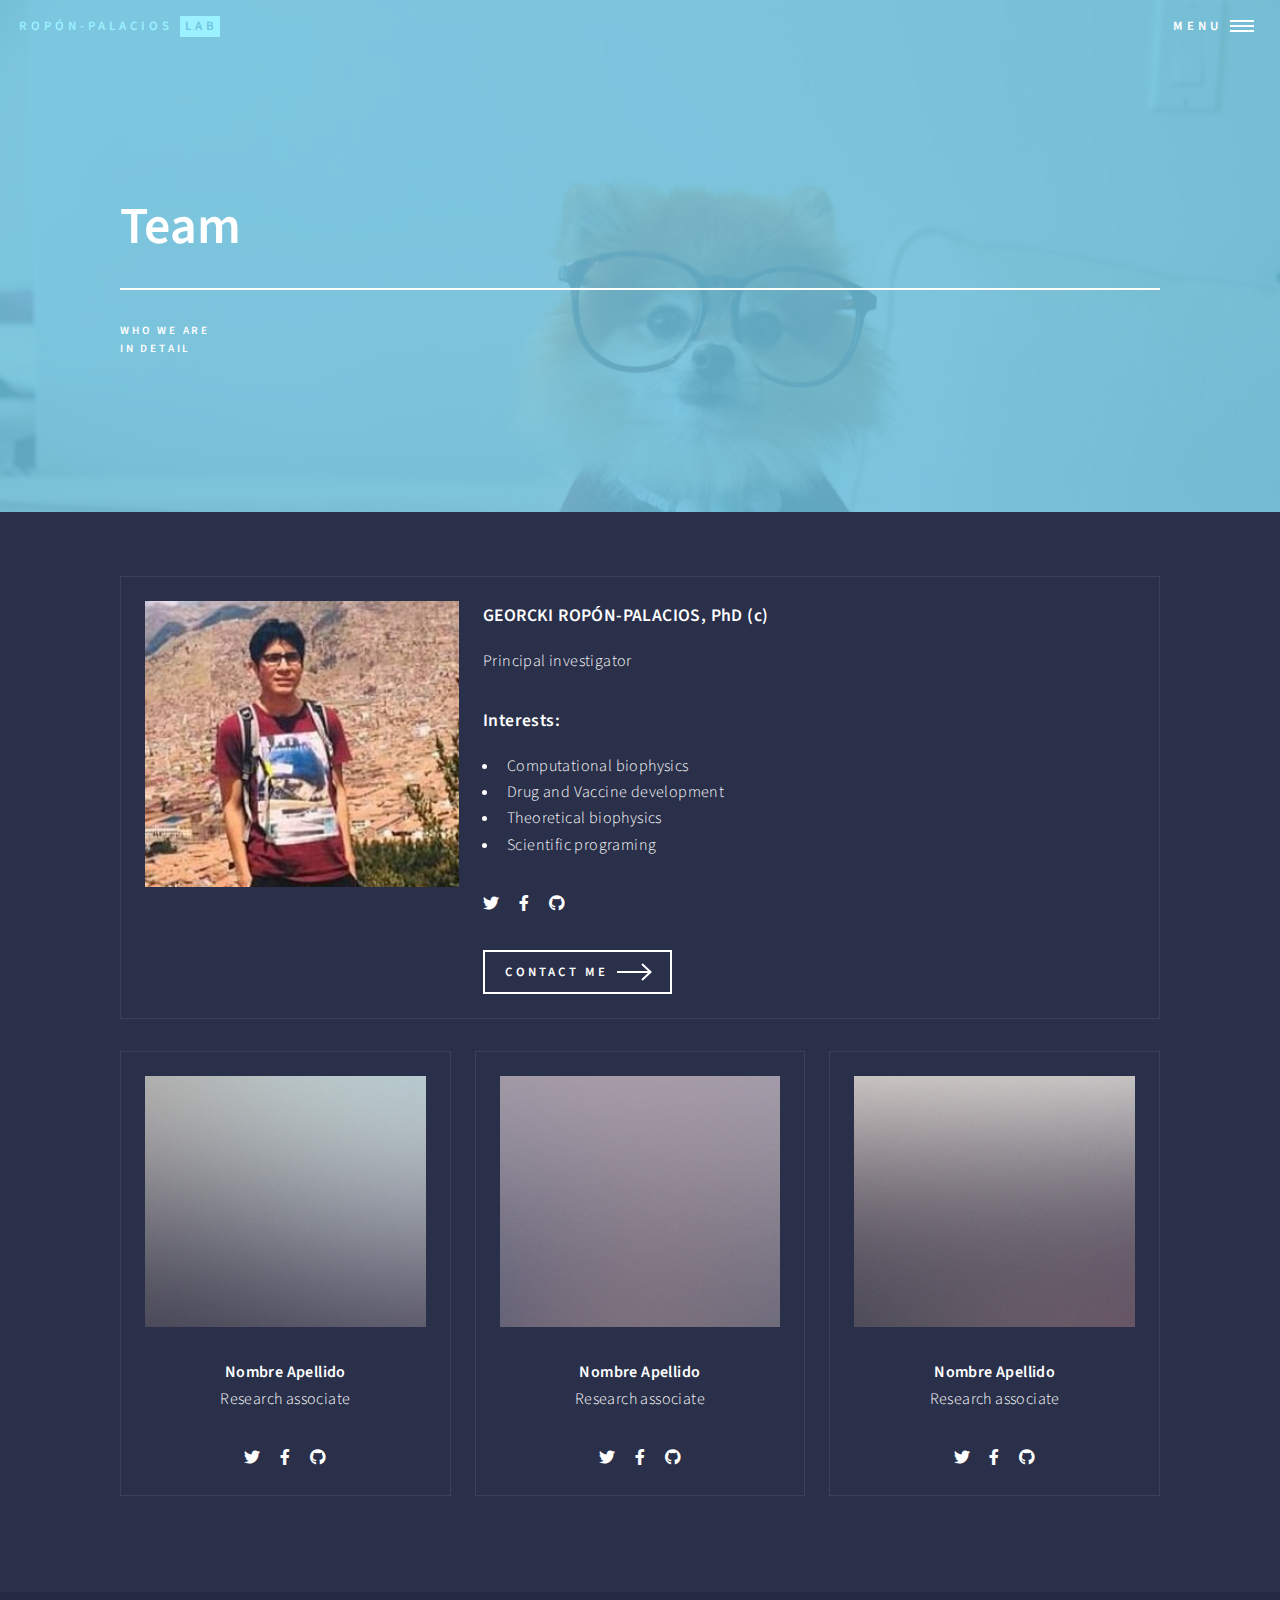
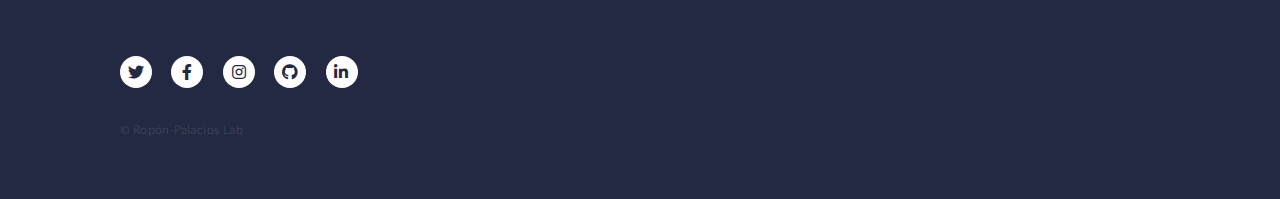
==== team.html @ aa68f4e7 "Initial commit" ====
<!DOCTYPE HTML>
<!--
	Forty by HTML5 UP
	html5up.net | @ajlkn
	Free for personal and commercial use under the CCA 3.0 license (html5up.net/license)
-->
<html>
	<head>
		<title>Ropón-Palacios Lab | Team</title>
		<meta charset="utf-8" />
		<meta name="viewport" content="width=device-width, initial-scale=1, user-scalable=no" />
		<link rel="stylesheet" href="assets/css/main.css" />
		<noscript><link rel="stylesheet" href="assets/css/noscript.css" /></noscript>
		<link rel="icon" href="images/icon.png">
	</head>
	<body class="is-preload">

		<!-- Wrapper -->
			<div id="wrapper">

				<!-- Header -->
				<!-- Note: The "styleN" class below should match that of the banner element. -->
					<header id="header" class="alt style1">
						<a href="index.html" class="logo"><span>Ropón-Palacios </span><strong>Lab</strong></a>
						<nav>
							<a href="#menu">Menu</a>
						</nav>
					</header>

				<!-- Menu -->
					<nav id="menu">
						<ul class="links">
							<li><a href="index.html">Home</a></li>
							<li><a href="team.html">Team</a></li>
							<li><a href="research.html">Research</a></li>
							<li><a href="publications.html">Publications</a></li>
						</ul>
						<ul class="actions stacked">
							<li><a class="button primary fit" href="#" onclick='window.open("https://docs.google.com/forms/d/e/1FAIpQLSe6C2ehWQH-bBudSBT-KDPch4-b6jfNgVQsiBGfFBkhl53ECQ/viewform");return false;'>Contact</a></li>
						</ul>
					</nav>

				<!-- Banner -->
				<!-- Note: The "styleN" class below should match that of the header element. -->
					<section id="banner" class="style1">
						<div class="inner">
							<span class="image">
								<img src="images/team.jpeg" alt="" />
							</span>
							<header class="major">
								<h1>Team</h1>
							</header>
							<div class="content">
								<p>who we are<br />
								in detail</p>
							</div>
						</div>
					</section>

				<!-- Main -->
					<div id="main">

						<!-- One -->
							<section id="one">
								<div class="inner">
									<div class="box alt">
										<div class="row">
											<div class="col-12 col-12-small">
												<div class="box">
													<div class="row">
														<div class="col-4 col-12-small">
															<span class="image fit">
																<img src="images/georcki.jpg" alt="" />
															</span>
														</div>
														<div class="col-8 col-12-small">
															<h4>GEORCKI ROPÓN-PALACIOS, PhD (c)</h4>
															<p>Principal investigator</p>
															<h4>Interests:</h4>
															<ul>
																<li>Computational biophysics</li>
																<li>Drug and Vaccine development</li>
																<li>Theoretical biophysics</li>
																<li>Scientific programing</li>
															</ul>
															<ul class="icons">
																<li><a href="#" class="icon brands fa-twitter"><span class="label">Twitter</span></a></li>
																<li><a href="#" class="icon brands fa-facebook-f"><span class="label">Facebook</span></a></li>
																<li><a href="#" class="icon brands fa-github"><span class="label">Github</span></a></li>
															</ul>
															<ul class="actions">
																<li><a href="mailto:georcki.ropon@autonoma.cl" class="button next">Contact me</a></li>
															</ul>
														</div>
													</div>	
												</div>
											</div>
										</div>
										<div class="row align-center">
											<div class="col-4 col-12-small">
												<div class="box">
													<span class="image fit">
														<img src="images/persona1.jpg" alt="" />
													</span>
													<p><strong>Nombre Apellido</strong><br>
													Research associate</p>
													<ul class="icons">
														<li><a href="#" class="icon brands fa-twitter"><span class="label">Twitter</span></a></li>
														<li><a href="#" class="icon brands fa-facebook-f"><span class="label">Facebook</span></a></li>
														<li><a href="#" class="icon brands fa-github"><span class="label">Github</span></a></li>
													</ul>
												</div>
											</div>
											<div class="col-4 col-12-small">
												<div class="box">
													<span class="image fit">
														<img src="images/persona2.jpg" alt="" />
													</span>
													<p><strong>Nombre Apellido</strong><br>
													Research associate</p>
													<ul class="icons">
														<li><a href="#" class="icon brands fa-twitter"><span class="label">Twitter</span></a></li>
														<li><a href="#" class="icon brands fa-facebook-f"><span class="label">Facebook</span></a></li>
														<li><a href="#" class="icon brands fa-github"><span class="label">Github</span></a></li>
													</ul>
												</div>
											</div>
											<div class="col-4 col-12-small ">
												<div class="box">
													<span class="image fit">
														<img src="images/persona3.jpg" alt="" />
													</span>
													<p><strong>Nombre Apellido</strong><br>
													Research associate</p>
													<ul class="icons">
														<li><a href="#" class="icon brands fa-twitter"><span class="label">Twitter</span></a></li>
														<li><a href="#" class="icon brands fa-facebook-f"><span class="label">Facebook</span></a></li>
														<li><a href="#" class="icon brands fa-github"><span class="label">Github</span></a></li>
													</ul>
												</div>
											</div>
										</div>
									</div>						
								</div>
							</section>

					</div>

				<!-- Footer -->
					<footer id="footer">
						<div class="inner">
							<ul class="icons">
								<li><a href="#" class="icon brands alt fa-twitter"><span class="label">Twitter</span></a></li>
								<li><a href="#" class="icon brands alt fa-facebook-f"><span class="label">Facebook</span></a></li>
								<li><a href="#" class="icon brands alt fa-instagram"><span class="label">Instagram</span></a></li>
								<li><a href="#" class="icon brands alt fa-github"><span class="label">GitHub</span></a></li>
								<li><a href="#" class="icon brands alt fa-linkedin-in"><span class="label">LinkedIn</span></a></li>
							</ul>
							<ul class="copyright">
								<li>&copy; Ropón-Palacios Lab</li>
							</ul>
						</div>
					</footer>

			</div>

		<!-- Scripts -->
			<script src="assets/js/jquery.min.js"></script>
			<script src="assets/js/jquery.scrolly.min.js"></script>
			<script src="assets/js/jquery.scrollex.min.js"></script>
			<script src="assets/js/browser.min.js"></script>
			<script src="assets/js/breakpoints.min.js"></script>
			<script src="assets/js/util.js"></script>
			<script src="assets/js/main.js"></script>

	</body>
</html>
---- assets/css/main.css ----
@import url(fontawesome-all.min.css);
@import url("https://fonts.googleapis.com/css?family=Source+Sans+Pro:300,300italic,600,600italic");

/*
	Forty by HTML5 UP
	html5up.net | @ajlkn
	Free for personal and commercial use under the CCA 3.0 license (html5up.net/license)
*/

html, body, div, span, applet, object,
iframe, h1, h2, h3, h4, h5, h6, p, blockquote,
pre, a, abbr, acronym, address, big, cite,
code, del, dfn, em, img, ins, kbd, q, s, samp,
small, strike, strong, sub, sup, tt, var, b,
u, i, center, dl, dt, dd, ol, ul, li, fieldset,
form, label, legend, table, caption, tbody,
tfoot, thead, tr, th, td, article, aside,
canvas, details, embed, figure, figcaption,
footer, header, hgroup, menu, nav, output, ruby,
section, summary, time, mark, audio, video {
	margin: 0;
	padding: 0;
	border: 0;
	font-size: 100%;
	font: inherit;
	vertical-align: baseline;}

article, aside, details, figcaption, figure,
footer, header, hgroup, menu, nav, section {
	display: block;}

body {
	line-height: 1;
}

ol, ul {
	list-style: none;
}

blockquote, q {
	quotes: none;
}

	blockquote:before, blockquote:after, q:before, q:after {
		content: '';
		content: none;
	}

table {
	border-collapse: collapse;
	border-spacing: 0;
}

body {
	-webkit-text-size-adjust: none;
}

mark {
	background-color: transparent;
	color: inherit;
}

input::-moz-focus-inner {
	border: 0;
	padding: 0;
}

input, select, textarea {
	-moz-appearance: none;
	-webkit-appearance: none;
	-ms-appearance: none;
	appearance: none;
}

/* Basic */

	@-ms-viewport {
		width: device-width;
	}

	body {
		-ms-overflow-style: scrollbar;
	}

	@media screen and (max-width: 480px) {

		html, body {
			min-width: 320px;
		}

	}

	html {
		box-sizing: border-box;
	}

	*, *:before, *:after {
		box-sizing: inherit;
	}

	body {
		background: #242943;
	}

		body.is-preload *, body.is-preload *:before, body.is-preload *:after {
			-moz-animation: none !important;
			-webkit-animation: none !important;
			-ms-animation: none !important;
			animation: none !important;
			-moz-transition: none !important;
			-webkit-transition: none !important;
			-ms-transition: none !important;
			transition: none !important;
		}

/* Type */

	body, input, select, textarea {
		color: #ffffff;
		font-family: "Source Sans Pro", Helvetica, sans-serif;
		font-size: 17pt;
		font-weight: 300;
		letter-spacing: 0.025em;
		line-height: 1.65;
	}

		@media screen and (max-width: 1680px) {

			body, input, select, textarea {
				font-size: 14pt;
			}

		}

		@media screen and (max-width: 1280px) {

			body, input, select, textarea {
				font-size: 12pt;
			}

		}

		@media screen and (max-width: 360px) {

			body, input, select, textarea {
				font-size: 11pt;
			}

		}

	a {
		-moz-transition: color 0.2s ease-in-out, border-bottom-color 0.2s ease-in-out;
		-webkit-transition: color 0.2s ease-in-out, border-bottom-color 0.2s ease-in-out;
		-ms-transition: color 0.2s ease-in-out, border-bottom-color 0.2s ease-in-out;
		transition: color 0.2s ease-in-out, border-bottom-color 0.2s ease-in-out;
		border-bottom: dotted 1px;
		color: inherit;
		text-decoration: none;
	}

		a:hover {
			border-bottom-color: transparent;
			color: #9bf1ff !important;
		}

		a:active {
			color: #53e3fb !important;
		}

	strong, b {
		color: #ffffff;
		font-weight: 600;
	}

	em, i {
		font-style: italic;
	}

	p {
		margin: 0 0 2em 0;
	}

	h1, h2, h3, h4, h5, h6 {
		color: #ffffff;
		font-weight: 600;
		line-height: 1.65;
		margin: 0 0 1em 0;
	}

		h1 a, h2 a, h3 a, h4 a, h5 a, h6 a {
			color: inherit;
			border-bottom: 0;
		}

	h1 {
		font-size: 2.5em;
	}

	h2 {
		font-size: 1.75em;
	}

	h3 {
		font-size: 1.35em;
	}

	h4 {
		font-size: 1.1em;
	}

	h5 {
		font-size: 0.9em;
	}

	h6 {
		font-size: 0.7em;
	}

	@media screen and (max-width: 736px) {

		h1 {
			font-size: 2em;
		}

		h2 {
			font-size: 1.5em;
		}

		h3 {
			font-size: 1.25em;
		}

	}

	sub {
		font-size: 0.8em;
		position: relative;
		top: 0.5em;
	}

	sup {
		font-size: 0.8em;
		position: relative;
		top: -0.5em;
	}

	blockquote {
		border-left: solid 4px rgba(212, 212, 255, 0.1);
		font-style: italic;
		margin: 0 0 2em 0;
		padding: 0.5em 0 0.5em 2em;
	}

	code {
		background: rgba(212, 212, 255, 0.035);
		font-family: "Courier New", monospace;
		font-size: 0.9em;
		margin: 0 0.25em;
		padding: 0.25em 0.65em;
	}

	pre {
		-webkit-overflow-scrolling: touch;
		font-family: "Courier New", monospace;
		font-size: 0.9em;
		margin: 0 0 2em 0;
	}

		pre code {
			display: block;
			line-height: 1.75;
			padding: 1em 1.5em;
			overflow-x: auto;
		}

	hr {
		border: 0;
		border-bottom: solid 1px rgba(212, 212, 255, 0.1);
		margin: 2em 0;
	}

		hr.major {
			margin: 3em 0;
		}

	.align-left {
		text-align: left;
	}

	.align-center {
		text-align: center;
	}

	.align-right {
		text-align: right;
	}

/* Row */

	.row {
		display: flex;
		flex-wrap: wrap;
		box-sizing: border-box;
		align-items: stretch;
	}

		.row > * {
			box-sizing: border-box;
		}

		.row.gtr-uniform > * > :last-child {
			margin-bottom: 0;
		}

		.row.aln-left {
			justify-content: flex-start;
		}

		.row.aln-center {
			justify-content: center;
		}

		.row.aln-right {
			justify-content: flex-end;
		}

		.row.aln-top {
			align-items: flex-start;
		}

		.row.aln-middle {
			align-items: center;
		}

		.row.aln-bottom {
			align-items: flex-end;
		}

		.row > .imp {
			order: -1;
		}

		.row > .col-1 {
			width: 8.33333%;
		}

		.row > .off-1 {
			margin-left: 8.33333%;
		}

		.row > .col-2 {
			width: 16.66667%;
		}

		.row > .off-2 {
			margin-left: 16.66667%;
		}

		.row > .col-3 {
			width: 25%;
		}

		.row > .off-3 {
			margin-left: 25%;
		}

		.row > .col-4 {
			width: 33.33333%;
		}

		.row > .off-4 {
			margin-left: 33.33333%;
		}

		.row > .col-5 {
			width: 41.66667%;
		}

		.row > .off-5 {
			margin-left: 41.66667%;
		}

		.row > .col-6 {
			width: 50%;
		}

		.row > .off-6 {
			margin-left: 50%;
		}

		.row > .col-7 {
			width: 58.33333%;
		}

		.row > .off-7 {
			margin-left: 58.33333%;
		}

		.row > .col-8 {
			width: 66.66667%;
		}

		.row > .off-8 {
			margin-left: 66.66667%;
		}

		.row > .col-9 {
			width: 75%;
		}

		.row > .off-9 {
			margin-left: 75%;
		}

		.row > .col-10 {
			width: 83.33333%;
		}

		.row > .off-10 {
			margin-left: 83.33333%;
		}

		.row > .col-11 {
			width: 91.66667%;
		}

		.row > .off-11 {
			margin-left: 91.66667%;
		}

		.row > .col-12 {
			width: 100%;
		}

		.row > .off-12 {
			margin-left: 100%;
		}

		.row.gtr-0 {
			margin-top: 0;
			margin-left: 0em;
		}

			.row.gtr-0 > * {
				padding: 0 0 0 0em;
			}

			.row.gtr-0.gtr-uniform {
				margin-top: 0em;
			}

				.row.gtr-0.gtr-uniform > * {
					padding-top: 0em;
				}

		.row.gtr-25 {
			margin-top: 0;
			margin-left: -0.5em;
		}

			.row.gtr-25 > * {
				padding: 0 0 0 0.5em;
			}

			.row.gtr-25.gtr-uniform {
				margin-top: -0.5em;
			}

				.row.gtr-25.gtr-uniform > * {
					padding-top: 0.5em;
				}

		.row.gtr-50 {
			margin-top: 0;
			margin-left: -1em;
		}

			.row.gtr-50 > * {
				padding: 0 0 0 1em;
			}

			.row.gtr-50.gtr-uniform {
				margin-top: -1em;
			}

				.row.gtr-50.gtr-uniform > * {
					padding-top: 1em;
				}

		.row {
			margin-top: 0;
			margin-left: -2em;
		}

			.row > * {
				padding: 0 0 0 2em;
			}

			.row.gtr-uniform {
				margin-top: -2em;
			}

				.row.gtr-uniform > * {
					padding-top: 2em;
				}

		.row.gtr-150 {
			margin-top: 0;
			margin-left: -3em;
		}

			.row.gtr-150 > * {
				padding: 0 0 0 3em;
			}

			.row.gtr-150.gtr-uniform {
				margin-top: -3em;
			}

				.row.gtr-150.gtr-uniform > * {
					padding-top: 3em;
				}

		.row.gtr-200 {
			margin-top: 0;
			margin-left: -4em;
		}

			.row.gtr-200 > * {
				padding: 0 0 0 4em;
			}

			.row.gtr-200.gtr-uniform {
				margin-top: -4em;
			}

				.row.gtr-200.gtr-uniform > * {
					padding-top: 4em;
				}

		@media screen and (max-width: 1680px) {

			.row {
				display: flex;
				flex-wrap: wrap;
				box-sizing: border-box;
				align-items: stretch;
			}

				.row > * {
					box-sizing: border-box;
				}

				.row.gtr-uniform > * > :last-child {
					margin-bottom: 0;
				}

				.row.aln-left {
					justify-content: flex-start;
				}

				.row.aln-center {
					justify-content: center;
				}

				.row.aln-right {
					justify-content: flex-end;
				}

				.row.aln-top {
					align-items: flex-start;
				}

				.row.aln-middle {
					align-items: center;
				}

				.row.aln-bottom {
					align-items: flex-end;
				}

				.row > .imp-xlarge {
					order: -1;
				}

				.row > .col-1-xlarge {
					width: 8.33333%;
				}

				.row > .off-1-xlarge {
					margin-left: 8.33333%;
				}

				.row > .col-2-xlarge {
					width: 16.66667%;
				}

				.row > .off-2-xlarge {
					margin-left: 16.66667%;
				}

				.row > .col-3-xlarge {
					width: 25%;
				}

				.row > .off-3-xlarge {
					margin-left: 25%;
				}

				.row > .col-4-xlarge {
					width: 33.33333%;
				}

				.row > .off-4-xlarge {
					margin-left: 33.33333%;
				}

				.row > .col-5-xlarge {
					width: 41.66667%;
				}

				.row > .off-5-xlarge {
					margin-left: 41.66667%;
				}

				.row > .col-6-xlarge {
					width: 50%;
				}

				.row > .off-6-xlarge {
					margin-left: 50%;
				}

				.row > .col-7-xlarge {
					width: 58.33333%;
				}

				.row > .off-7-xlarge {
					margin-left: 58.33333%;
				}

				.row > .col-8-xlarge {
					width: 66.66667%;
				}

				.row > .off-8-xlarge {
					margin-left: 66.66667%;
				}

				.row > .col-9-xlarge {
					width: 75%;
				}

				.row > .off-9-xlarge {
					margin-left: 75%;
				}

				.row > .col-10-xlarge {
					width: 83.33333%;
				}

				.row > .off-10-xlarge {
					margin-left: 83.33333%;
				}

				.row > .col-11-xlarge {
					width: 91.66667%;
				}

				.row > .off-11-xlarge {
					margin-left: 91.66667%;
				}

				.row > .col-12-xlarge {
					width: 100%;
				}

				.row > .off-12-xlarge {
					margin-left: 100%;
				}

				.row.gtr-0 {
					margin-top: 0;
					margin-left: 0em;
				}

					.row.gtr-0 > * {
						padding: 0 0 0 0em;
					}

					.row.gtr-0.gtr-uniform {
						margin-top: 0em;
					}

						.row.gtr-0.gtr-uniform > * {
							padding-top: 0em;
						}

				.row.gtr-25 {
					margin-top: 0;
					margin-left: -0.5em;
				}

					.row.gtr-25 > * {
						padding: 0 0 0 0.5em;
					}

					.row.gtr-25.gtr-uniform {
						margin-top: -0.5em;
					}

						.row.gtr-25.gtr-uniform > * {
							padding-top: 0.5em;
						}

				.row.gtr-50 {
					margin-top: 0;
					margin-left: -1em;
				}

					.row.gtr-50 > * {
						padding: 0 0 0 1em;
					}

					.row.gtr-50.gtr-uniform {
						margin-top: -1em;
					}

						.row.gtr-50.gtr-uniform > * {
							padding-top: 1em;
						}

				.row {
					margin-top: 0;
					margin-left: -2em;
				}

					.row > * {
						padding: 0 0 0 2em;
					}

					.row.gtr-uniform {
						margin-top: -2em;
					}

						.row.gtr-uniform > * {
							padding-top: 2em;
						}

				.row.gtr-150 {
					margin-top: 0;
					margin-left: -3em;
				}

					.row.gtr-150 > * {
						padding: 0 0 0 3em;
					}

					.row.gtr-150.gtr-uniform {
						margin-top: -3em;
					}

						.row.gtr-150.gtr-uniform > * {
							padding-top: 3em;
						}

				.row.gtr-200 {
					margin-top: 0;
					margin-left: -4em;
				}

					.row.gtr-200 > * {
						padding: 0 0 0 4em;
					}

					.row.gtr-200.gtr-uniform {
						margin-top: -4em;
					}

						.row.gtr-200.gtr-uniform > * {
							padding-top: 4em;
						}

		}

		@media screen and (max-width: 1280px) {

			.row {
				display: flex;
				flex-wrap: wrap;
				box-sizing: border-box;
				align-items: stretch;
			}

				.row > * {
					box-sizing: border-box;
				}

				.row.gtr-uniform > * > :last-child {
					margin-bottom: 0;
				}

				.row.aln-left {
					justify-content: flex-start;
				}

				.row.aln-center {
					justify-content: center;
				}

				.row.aln-right {
					justify-content: flex-end;
				}

				.row.aln-top {
					align-items: flex-start;
				}

				.row.aln-middle {
					align-items: center;
				}

				.row.aln-bottom {
					align-items: flex-end;
				}

				.row > .imp-large {
					order: -1;
				}

				.row > .col-1-large {
					width: 8.33333%;
				}

				.row > .off-1-large {
					margin-left: 8.33333%;
				}

				.row > .col-2-large {
					width: 16.66667%;
				}

				.row > .off-2-large {
					margin-left: 16.66667%;
				}

				.row > .col-3-large {
					width: 25%;
				}

				.row > .off-3-large {
					margin-left: 25%;
				}

				.row > .col-4-large {
					width: 33.33333%;
				}

				.row > .off-4-large {
					margin-left: 33.33333%;
				}

				.row > .col-5-large {
					width: 41.66667%;
				}

				.row > .off-5-large {
					margin-left: 41.66667%;
				}

				.row > .col-6-large {
					width: 50%;
				}

				.row > .off-6-large {
					margin-left: 50%;
				}

				.row > .col-7-large {
					width: 58.33333%;
				}

				.row > .off-7-large {
					margin-left: 58.33333%;
				}

				.row > .col-8-large {
					width: 66.66667%;
				}

				.row > .off-8-large {
					margin-left: 66.66667%;
				}

				.row > .col-9-large {
					width: 75%;
				}

				.row > .off-9-large {
					margin-left: 75%;
				}

				.row > .col-10-large {
					width: 83.33333%;
				}

				.row > .off-10-large {
					margin-left: 83.33333%;
				}

				.row > .col-11-large {
					width: 91.66667%;
				}

				.row > .off-11-large {
					margin-left: 91.66667%;
				}

				.row > .col-12-large {
					width: 100%;
				}

				.row > .off-12-large {
					margin-left: 100%;
				}

				.row.gtr-0 {
					margin-top: 0;
					margin-left: 0em;
				}

					.row.gtr-0 > * {
						padding: 0 0 0 0em;
					}

					.row.gtr-0.gtr-uniform {
						margin-top: 0em;
					}

						.row.gtr-0.gtr-uniform > * {
							padding-top: 0em;
						}

				.row.gtr-25 {
					margin-top: 0;
					margin-left: -0.375em;
				}

					.row.gtr-25 > * {
						padding: 0 0 0 0.375em;
					}

					.row.gtr-25.gtr-uniform {
						margin-top: -0.375em;
					}

						.row.gtr-25.gtr-uniform > * {
							padding-top: 0.375em;
						}

				.row.gtr-50 {
					margin-top: 0;
					margin-left: -0.75em;
				}

					.row.gtr-50 > * {
						padding: 0 0 0 0.75em;
					}

					.row.gtr-50.gtr-uniform {
						margin-top: -0.75em;
					}

						.row.gtr-50.gtr-uniform > * {
							padding-top: 0.75em;
						}

				.row {
					margin-top: 0;
					margin-left: -1.5em;
				}

					.row > * {
						padding: 0 0 0 1.5em;
					}

					.row.gtr-uniform {
						margin-top: -1.5em;
					}

						.row.gtr-uniform > * {
							padding-top: 1.5em;
						}

				.row.gtr-150 {
					margin-top: 0;
					margin-left: -2.25em;
				}

					.row.gtr-150 > * {
						padding: 0 0 0 2.25em;
					}

					.row.gtr-150.gtr-uniform {
						margin-top: -2.25em;
					}

						.row.gtr-150.gtr-uniform > * {
							padding-top: 2.25em;
						}

				.row.gtr-200 {
					margin-top: 0;
					margin-left: -3em;
				}

					.row.gtr-200 > * {
						padding: 0 0 0 3em;
					}

					.row.gtr-200.gtr-uniform {
						margin-top: -3em;
					}

						.row.gtr-200.gtr-uniform > * {
							padding-top: 3em;
						}

		}

		@media screen and (max-width: 980px) {

			.row {
				display: flex;
				flex-wrap: wrap;
				box-sizing: border-box;
				align-items: stretch;
			}

				.row > * {
					box-sizing: border-box;
				}

				.row.gtr-uniform > * > :last-child {
					margin-bottom: 0;
				}

				.row.aln-left {
					justify-content: flex-start;
				}

				.row.aln-center {
					justify-content: center;
				}

				.row.aln-right {
					justify-content: flex-end;
				}

				.row.aln-top {
					align-items: flex-start;
				}

				.row.aln-middle {
					align-items: center;
				}

				.row.aln-bottom {
					align-items: flex-end;
				}

				.row > .imp-medium {
					order: -1;
				}

				.row > .col-1-medium {
					width: 8.33333%;
				}

				.row > .off-1-medium {
					margin-left: 8.33333%;
				}

				.row > .col-2-medium {
					width: 16.66667%;
				}

				.row > .off-2-medium {
					margin-left: 16.66667%;
				}

				.row > .col-3-medium {
					width: 25%;
				}

				.row > .off-3-medium {
					margin-left: 25%;
				}

				.row > .col-4-medium {
					width: 33.33333%;
				}

				.row > .off-4-medium {
					margin-left: 33.33333%;
				}

				.row > .col-5-medium {
					width: 41.66667%;
				}

				.row > .off-5-medium {
					margin-left: 41.66667%;
				}

				.row > .col-6-medium {
					width: 50%;
				}

				.row > .off-6-medium {
					margin-left: 50%;
				}

				.row > .col-7-medium {
					width: 58.33333%;
				}

				.row > .off-7-medium {
					margin-left: 58.33333%;
				}

				.row > .col-8-medium {
					width: 66.66667%;
				}

				.row > .off-8-medium {
					margin-left: 66.66667%;
				}

				.row > .col-9-medium {
					width: 75%;
				}

				.row > .off-9-medium {
					margin-left: 75%;
				}

				.row > .col-10-medium {
					width: 83.33333%;
				}

				.row > .off-10-medium {
					margin-left: 83.33333%;
				}

				.row > .col-11-medium {
					width: 91.66667%;
				}

				.row > .off-11-medium {
					margin-left: 91.66667%;
				}

				.row > .col-12-medium {
					width: 100%;
				}

				.row > .off-12-medium {
					margin-left: 100%;
				}

				.row.gtr-0 {
					margin-top: 0;
					margin-left: 0em;
				}

					.row.gtr-0 > * {
						padding: 0 0 0 0em;
					}

					.row.gtr-0.gtr-uniform {
						margin-top: 0em;
					}

						.row.gtr-0.gtr-uniform > * {
							padding-top: 0em;
						}

				.row.gtr-25 {
					margin-top: 0;
					margin-left: -0.375em;
				}

					.row.gtr-25 > * {
						padding: 0 0 0 0.375em;
					}

					.row.gtr-25.gtr-uniform {
						margin-top: -0.375em;
					}

						.row.gtr-25.gtr-uniform > * {
							padding-top: 0.375em;
						}

				.row.gtr-50 {
					margin-top: 0;
					margin-left: -0.75em;
				}

					.row.gtr-50 > * {
						padding: 0 0 0 0.75em;
					}

					.row.gtr-50.gtr-uniform {
						margin-top: -0.75em;
					}

						.row.gtr-50.gtr-uniform > * {
							padding-top: 0.75em;
						}

				.row {
					margin-top: 0;
					margin-left: -1.5em;
				}

					.row > * {
						padding: 0 0 0 1.5em;
					}

					.row.gtr-uniform {
						margin-top: -1.5em;
					}

						.row.gtr-uniform > * {
							padding-top: 1.5em;
						}

				.row.gtr-150 {
					margin-top: 0;
					margin-left: -2.25em;
				}

					.row.gtr-150 > * {
						padding: 0 0 0 2.25em;
					}

					.row.gtr-150.gtr-uniform {
						margin-top: -2.25em;
					}

						.row.gtr-150.gtr-uniform > * {
							padding-top: 2.25em;
						}

				.row.gtr-200 {
					margin-top: 0;
					margin-left: -3em;
				}

					.row.gtr-200 > * {
						padding: 0 0 0 3em;
					}

					.row.gtr-200.gtr-uniform {
						margin-top: -3em;
					}

						.row.gtr-200.gtr-uniform > * {
							padding-top: 3em;
						}

		}

		@media screen and (max-width: 736px) {

			.row {
				display: flex;
				flex-wrap: wrap;
				box-sizing: border-box;
				align-items: stretch;
			}

				.row > * {
					box-sizing: border-box;
				}

				.row.gtr-uniform > * > :last-child {
					margin-bottom: 0;
				}

				.row.aln-left {
					justify-content: flex-start;
				}

				.row.aln-center {
					justify-content: center;
				}

				.row.aln-right {
					justify-content: flex-end;
				}

				.row.aln-top {
					align-items: flex-start;
				}

				.row.aln-middle {
					align-items: center;
				}

				.row.aln-bottom {
					align-items: flex-end;
				}

				.row > .imp-small {
					order: -1;
				}

				.row > .col-1-small {
					width: 8.33333%;
				}

				.row > .off-1-small {
					margin-left: 8.33333%;
				}

				.row > .col-2-small {
					width: 16.66667%;
				}

				.row > .off-2-small {
					margin-left: 16.66667%;
				}

				.row > .col-3-small {
					width: 25%;
				}

				.row > .off-3-small {
					margin-left: 25%;
				}

				.row > .col-4-small {
					width: 33.33333%;
				}

				.row > .off-4-small {
					margin-left: 33.33333%;
				}

				.row > .col-5-small {
					width: 41.66667%;
				}

				.row > .off-5-small {
					margin-left: 41.66667%;
				}

				.row > .col-6-small {
					width: 50%;
				}

				.row > .off-6-small {
					margin-left: 50%;
				}

				.row > .col-7-small {
					width: 58.33333%;
				}

				.row > .off-7-small {
					margin-left: 58.33333%;
				}

				.row > .col-8-small {
					width: 66.66667%;
				}

				.row > .off-8-small {
					margin-left: 66.66667%;
				}

				.row > .col-9-small {
					width: 75%;
				}

				.row > .off-9-small {
					margin-left: 75%;
				}

				.row > .col-10-small {
					width: 83.33333%;
				}

				.row > .off-10-small {
					margin-left: 83.33333%;
				}

				.row > .col-11-small {
					width: 91.66667%;
				}

				.row > .off-11-small {
					margin-left: 91.66667%;
				}

				.row > .col-12-small {
					width: 100%;
				}

				.row > .off-12-small {
					margin-left: 100%;
				}

				.row.gtr-0 {
					margin-top: 0;
					margin-left: 0em;
				}

					.row.gtr-0 > * {
						padding: 0 0 0 0em;
					}

					.row.gtr-0.gtr-uniform {
						margin-top: 0em;
					}

						.row.gtr-0.gtr-uniform > * {
							padding-top: 0em;
						}

				.row.gtr-25 {
					margin-top: 0;
					margin-left: -0.3125em;
				}

					.row.gtr-25 > * {
						padding: 0 0 0 0.3125em;
					}

					.row.gtr-25.gtr-uniform {
						margin-top: -0.3125em;
					}

						.row.gtr-25.gtr-uniform > * {
							padding-top: 0.3125em;
						}

				.row.gtr-50 {
					margin-top: 0;
					margin-left: -0.625em;
				}

					.row.gtr-50 > * {
						padding: 0 0 0 0.625em;
					}

					.row.gtr-50.gtr-uniform {
						margin-top: -0.625em;
					}

						.row.gtr-50.gtr-uniform > * {
							padding-top: 0.625em;
						}

				.row {
					margin-top: 0;
					margin-left: -1.25em;
				}

					.row > * {
						padding: 0 0 0 1.25em;
					}

					.row.gtr-uniform {
						margin-top: -1.25em;
					}

						.row.gtr-uniform > * {
							padding-top: 1.25em;
						}

				.row.gtr-150 {
					margin-top: 0;
					margin-left: -1.875em;
				}

					.row.gtr-150 > * {
						padding: 0 0 0 1.875em;
					}

					.row.gtr-150.gtr-uniform {
						margin-top: -1.875em;
					}

						.row.gtr-150.gtr-uniform > * {
							padding-top: 1.875em;
						}

				.row.gtr-200 {
					margin-top: 0;
					margin-left: -2.5em;
				}

					.row.gtr-200 > * {
						padding: 0 0 0 2.5em;
					}

					.row.gtr-200.gtr-uniform {
						margin-top: -2.5em;
					}

						.row.gtr-200.gtr-uniform > * {
							padding-top: 2.5em;
						}

		}

		@media screen and (max-width: 480px) {

			.row {
				display: flex;
				flex-wrap: wrap;
				box-sizing: border-box;
				align-items: stretch;
			}

				.row > * {
					box-sizing: border-box;
				}

				.row.gtr-uniform > * > :last-child {
					margin-bottom: 0;
				}

				.row.aln-left {
					justify-content: flex-start;
				}

				.row.aln-center {
					justify-content: center;
				}

				.row.aln-right {
					justify-content: flex-end;
				}

				.row.aln-top {
					align-items: flex-start;
				}

				.row.aln-middle {
					align-items: center;
				}

				.row.aln-bottom {
					align-items: flex-end;
				}

				.row > .imp-xsmall {
					order: -1;
				}

				.row > .col-1-xsmall {
					width: 8.33333%;
				}

				.row > .off-1-xsmall {
					margin-left: 8.33333%;
				}

				.row > .col-2-xsmall {
					width: 16.66667%;
				}

				.row > .off-2-xsmall {
					margin-left: 16.66667%;
				}

				.row > .col-3-xsmall {
					width: 25%;
				}

				.row > .off-3-xsmall {
					margin-left: 25%;
				}

				.row > .col-4-xsmall {
					width: 33.33333%;
				}

				.row > .off-4-xsmall {
					margin-left: 33.33333%;
				}

				.row > .col-5-xsmall {
					width: 41.66667%;
				}

				.row > .off-5-xsmall {
					margin-left: 41.66667%;
				}

				.row > .col-6-xsmall {
					width: 50%;
				}

				.row > .off-6-xsmall {
					margin-left: 50%;
				}

				.row > .col-7-xsmall {
					width: 58.33333%;
				}

				.row > .off-7-xsmall {
					margin-left: 58.33333%;
				}

				.row > .col-8-xsmall {
					width: 66.66667%;
				}

				.row > .off-8-xsmall {
					margin-left: 66.66667%;
				}

				.row > .col-9-xsmall {
					width: 75%;
				}

				.row > .off-9-xsmall {
					margin-left: 75%;
				}

				.row > .col-10-xsmall {
					width: 83.33333%;
				}

				.row > .off-10-xsmall {
					margin-left: 83.33333%;
				}

				.row > .col-11-xsmall {
					width: 91.66667%;
				}

				.row > .off-11-xsmall {
					margin-left: 91.66667%;
				}

				.row > .col-12-xsmall {
					width: 100%;
				}

				.row > .off-12-xsmall {
					margin-left: 100%;
				}

				.row.gtr-0 {
					margin-top: 0;
					margin-left: 0em;
				}

					.row.gtr-0 > * {
						padding: 0 0 0 0em;
					}

					.row.gtr-0.gtr-uniform {
						margin-top: 0em;
					}

						.row.gtr-0.gtr-uniform > * {
							padding-top: 0em;
						}

				.row.gtr-25 {
					margin-top: 0;
					margin-left: -0.3125em;
				}

					.row.gtr-25 > * {
						padding: 0 0 0 0.3125em;
					}

					.row.gtr-25.gtr-uniform {
						margin-top: -0.3125em;
					}

						.row.gtr-25.gtr-uniform > * {
							padding-top: 0.3125em;
						}

				.row.gtr-50 {
					margin-top: 0;
					margin-left: -0.625em;
				}

					.row.gtr-50 > * {
						padding: 0 0 0 0.625em;
					}

					.row.gtr-50.gtr-uniform {
						margin-top: -0.625em;
					}

						.row.gtr-50.gtr-uniform > * {
							padding-top: 0.625em;
						}

				.row {
					margin-top: 0;
					margin-left: -1.25em;
				}

					.row > * {
						padding: 0 0 0 1.25em;
					}

					.row.gtr-uniform {
						margin-top: -1.25em;
					}

						.row.gtr-uniform > * {
							padding-top: 1.25em;
						}

				.row.gtr-150 {
					margin-top: 0;
					margin-left: -1.875em;
				}

					.row.gtr-150 > * {
						padding: 0 0 0 1.875em;
					}

					.row.gtr-150.gtr-uniform {
						margin-top: -1.875em;
					}

						.row.gtr-150.gtr-uniform > * {
							padding-top: 1.875em;
						}

				.row.gtr-200 {
					margin-top: 0;
					margin-left: -2.5em;
				}

					.row.gtr-200 > * {
						padding: 0 0 0 2.5em;
					}

					.row.gtr-200.gtr-uniform {
						margin-top: -2.5em;
					}

						.row.gtr-200.gtr-uniform > * {
							padding-top: 2.5em;
						}

		}

/* Section/Article */

	section.special, article.special {
		text-align: center;
	}

	header.major {
		width: -moz-max-content;
		width: -webkit-max-content;
		width: -ms-max-content;
		width: max-content;
		margin-bottom: 2em;
	}

		header.major > :first-child {
			margin-bottom: 0;
			width: calc(100% + 0.5em);
		}

			header.major > :first-child:after {
				content: '';
				background-color: #ffffff;
				display: block;
				height: 2px;
				margin: 0.325em 0 0.5em 0;
				width: 100%;
			}

		header.major > p {
			font-size: 0.7em;
			font-weight: 600;
			letter-spacing: 0.25em;
			margin-bottom: 0;
			text-transform: uppercase;
		}

		body.is-ie header.major > :first-child:after {
			max-width: 9em;
		}

		body.is-ie header.major > h1:after {
			max-width: 100% !important;
		}

	@media screen and (max-width: 736px) {

		header.major > p br {
			display: none;
		}

	}

/* Form */

	form {
		margin: 0 0 2em 0;
	}

		form > :last-child {
			margin-bottom: 0;
		}

		form > .fields {
			display: -moz-flex;
			display: -webkit-flex;
			display: -ms-flex;
			display: flex;
			-moz-flex-wrap: wrap;
			-webkit-flex-wrap: wrap;
			-ms-flex-wrap: wrap;
			flex-wrap: wrap;
			width: calc(100% + 3em);
			margin: -1.5em 0 2em -1.5em;
		}

			form > .fields > .field {
				-moz-flex-grow: 0;
				-webkit-flex-grow: 0;
				-ms-flex-grow: 0;
				flex-grow: 0;
				-moz-flex-shrink: 0;
				-webkit-flex-shrink: 0;
				-ms-flex-shrink: 0;
				flex-shrink: 0;
				padding: 1.5em 0 0 1.5em;
				width: calc(100% - 1.5em);
			}

				form > .fields > .field.half {
					width: calc(50% - 0.75em);
				}

				form > .fields > .field.third {
					width: calc(100%/3 - 0.5em);
				}

				form > .fields > .field.quarter {
					width: calc(25% - 0.375em);
				}

		@media screen and (max-width: 480px) {

			form > .fields {
				width: calc(100% + 3em);
				margin: -1.5em 0 2em -1.5em;
			}

				form > .fields > .field {
					padding: 1.5em 0 0 1.5em;
					width: calc(100% - 1.5em);
				}

					form > .fields > .field.half {
						width: calc(100% - 1.5em);
					}

					form > .fields > .field.third {
						width: calc(100% - 1.5em);
					}

					form > .fields > .field.quarter {
						width: calc(100% - 1.5em);
					}

		}

	label {
		color: #ffffff;
		display: block;
		font-size: 0.8em;
		font-weight: 600;
		letter-spacing: 0.25em;
		margin: 0 0 1em 0;
		text-transform: uppercase;
	}

	input[type="text"],
	input[type="password"],
	input[type="email"],
	input[type="tel"],
	input[type="search"],
	input[type="url"],
	select,
	textarea {
		-moz-appearance: none;
		-webkit-appearance: none;
		-ms-appearance: none;
		appearance: none;
		background: rgba(212, 212, 255, 0.035);
		border: none;
		border-radius: 0;
		color: inherit;
		display: block;
		outline: 0;
		padding: 0 1em;
		text-decoration: none;
		width: 100%;
	}

		input[type="text"]:invalid,
		input[type="password"]:invalid,
		input[type="email"]:invalid,
		input[type="tel"]:invalid,
		input[type="search"]:invalid,
		input[type="url"]:invalid,
		select:invalid,
		textarea:invalid {
			box-shadow: none;
		}

		input[type="text"]:focus,
		input[type="password"]:focus,
		input[type="email"]:focus,
		input[type="tel"]:focus,
		input[type="search"]:focus,
		input[type="url"]:focus,
		select:focus,
		textarea:focus {
			border-color: #9bf1ff;
			box-shadow: 0 0 0 2px #9bf1ff;
		}

	select {
		background-image: url("data:image/svg+xml;charset=utf8,%3Csvg xmlns='http://www.w3.org/2000/svg' width='40' height='40' preserveAspectRatio='none' viewBox='0 0 40 40'%3E%3Cpath d='M9.4,12.3l10.4,10.4l10.4-10.4c0.2-0.2,0.5-0.4,0.9-0.4c0.3,0,0.6,0.1,0.9,0.4l3.3,3.3c0.2,0.2,0.4,0.5,0.4,0.9 c0,0.4-0.1,0.6-0.4,0.9L20.7,31.9c-0.2,0.2-0.5,0.4-0.9,0.4c-0.3,0-0.6-0.1-0.9-0.4L4.3,17.3c-0.2-0.2-0.4-0.5-0.4-0.9 c0-0.4,0.1-0.6,0.4-0.9l3.3-3.3c0.2-0.2,0.5-0.4,0.9-0.4S9.1,12.1,9.4,12.3z' fill='rgba(212, 212, 255, 0.1)' /%3E%3C/svg%3E");
		background-size: 1.25rem;
		background-repeat: no-repeat;
		background-position: calc(100% - 1rem) center;
		height: 2.75em;
		padding-right: 2.75em;
		text-overflow: ellipsis;
	}

		select option {
			color: #ffffff;
			background: #242943;
		}

		select:focus::-ms-value {
			background-color: transparent;
		}

		select::-ms-expand {
			display: none;
		}

	input[type="text"],
	input[type="password"],
	input[type="email"],
	input[type="tel"],
	input[type="search"],
	input[type="url"],
	select {
		height: 2.75em;
	}

	textarea {
		padding: 0.75em 1em;
	}

	input[type="checkbox"],
	input[type="radio"] {
		-moz-appearance: none;
		-webkit-appearance: none;
		-ms-appearance: none;
		appearance: none;
		display: block;
		float: left;
		margin-right: -2em;
		opacity: 0;
		width: 1em;
		z-index: -1;
	}

		input[type="checkbox"] + label,
		input[type="radio"] + label {
			text-decoration: none;
			color: #ffffff;
			cursor: pointer;
			display: inline-block;
			font-weight: 300;
			padding-left: 2.65em;
			padding-right: 0.75em;
			position: relative;
		}

			input[type="checkbox"] + label:before,
			input[type="radio"] + label:before {
				-moz-osx-font-smoothing: grayscale;
				-webkit-font-smoothing: antialiased;
				display: inline-block;
				font-style: normal;
				font-variant: normal;
				text-rendering: auto;
				line-height: 1;
				text-transform: none !important;
				font-family: 'Font Awesome 5 Free';
				font-weight: 900;
			}

			input[type="checkbox"] + label:before,
			input[type="radio"] + label:before {
				background: rgba(212, 212, 255, 0.035);
				content: '';
				display: inline-block;
				font-size: 0.8em;
				height: 2.0625em;
				left: 0;
				letter-spacing: 0;
				line-height: 2.0625em;
				position: absolute;
				text-align: center;
				top: 0;
				width: 2.0625em;
			}

		input[type="checkbox"]:checked + label:before,
		input[type="radio"]:checked + label:before {
			background: #ffffff;
			border-color: #9bf1ff;
			content: '\f00c';
			color: #242943;
		}

		input[type="checkbox"]:focus + label:before,
		input[type="radio"]:focus + label:before {
			box-shadow: 0 0 0 2px #9bf1ff;
		}

	input[type="radio"] + label:before {
		border-radius: 100%;
	}

	::-webkit-input-placeholder {
		color: rgba(244, 244, 255, 0.2) !important;
		opacity: 1.0;
	}

	:-moz-placeholder {
		color: rgba(244, 244, 255, 0.2) !important;
		opacity: 1.0;
	}

	::-moz-placeholder {
		color: rgba(244, 244, 255, 0.2) !important;
		opacity: 1.0;
	}

	:-ms-input-placeholder {
		color: rgba(244, 244, 255, 0.2) !important;
		opacity: 1.0;
	}

/* Box */

	.box {
		border: solid 1px rgba(212, 212, 255, 0.1);
		margin-bottom: 2em;
		padding: 1.5em;
	}

		.box > :last-child,
		.box > :last-child > :last-child,
		.box > :last-child > :last-child > :last-child {
			margin-bottom: 0;
		}

		.box.alt {
			border: 0;
			border-radius: 0;
			padding: 0;
		}

/* Icon */

	.icon {
		text-decoration: none;
		border-bottom: none;
		position: relative;
	}

		.icon:before {
			-moz-osx-font-smoothing: grayscale;
			-webkit-font-smoothing: antialiased;
			display: inline-block;
			font-style: normal;
			font-variant: normal;
			text-rendering: auto;
			line-height: 1;
			text-transform: none !important;
			font-family: 'Font Awesome 5 Free';
			font-weight: 400;
		}

		.icon > .label {
			display: none;
		}

		.icon:before {
			line-height: inherit;
		}

		.icon.solid:before {
			font-weight: 900;
		}

		.icon.brands:before {
			font-family: 'Font Awesome 5 Brands';
		}

		.icon.alt:before {
			background-color: #ffffff;
			border-radius: 100%;
			color: #242943;
			display: inline-block;
			height: 2em;
			line-height: 2em;
			text-align: center;
			width: 2em;
		}

	a.icon.alt:before {
		-moz-transition: background-color 0.2s ease-in-out;
		-webkit-transition: background-color 0.2s ease-in-out;
		-ms-transition: background-color 0.2s ease-in-out;
		transition: background-color 0.2s ease-in-out;
	}

	a.icon.alt:hover:before {
		background-color: #6fc3df;
	}

	a.icon.alt:active:before {
		background-color: #37a6cb;
	}

/* Image */

	.image {
		border: 0;
		display: inline-block;
		position: relative;
	}

		.image img {
			display: block;
		}

		.image.left, .image.right {
			max-width: 30%;
		}

			.image.left img, .image.right img {
				width: 100%;
			}

		.image.left {
			float: left;
			margin: 0 1.5em 1.25em 0;
			top: 0.25em;
		}

		.image.right {
			float: right;
			margin: 0 0 1.25em 1.5em;
			top: 0.25em;
		}

		.image.fit {
			display: block;
			margin: 0 0 2em 0;
			width: 100%;
		}

			.image.fit img {
				width: 100%;
			}

		.image.main {
			display: block;
			margin: 2.5em 0;
			width: 100%;
		}

			.image.main img {
				width: 100%;
			}

			@media screen and (max-width: 736px) {

				.image.main {
					margin: 1.5em 0;
				}

			}

/* List */

	ol {
		list-style: decimal;
		margin: 0 0 2em 0;
		padding-left: 1.25em;
	}

		ol li {
			padding-left: 0.25em;
		}

	ul {
		list-style: disc;
		margin: 0 0 2em 0;
		padding-left: 1em;
	}

		ul li {
			padding-left: 0.5em;
		}

		ul.alt {
			list-style: none;
			padding-left: 0;
		}

			ul.alt li {
				border-top: solid 1px rgba(212, 212, 255, 0.1);
				padding: 0.5em 0;
			}

				ul.alt li:first-child {
					border-top: 0;
					padding-top: 0;
				}

	dl {
		margin: 0 0 2em 0;
	}

		dl dt {
			display: block;
			font-weight: 600;
			margin: 0 0 1em 0;
		}

		dl dd {
			margin-left: 2em;
		}

/* Actions */

	ul.actions {
		display: -moz-flex;
		display: -webkit-flex;
		display: -ms-flex;
		display: flex;
		cursor: default;
		list-style: none;
		margin-left: -1em;
		padding-left: 0;
	}

		ul.actions li {
			padding: 0 0 0 1em;
			vertical-align: middle;
		}

		ul.actions.special {
			-moz-justify-content: center;
			-webkit-justify-content: center;
			-ms-justify-content: center;
			justify-content: center;
			width: 100%;
			margin-left: 0;
		}

			ul.actions.special li:first-child {
				padding-left: 0;
			}

		ul.actions.stacked {
			-moz-flex-direction: column;
			-webkit-flex-direction: column;
			-ms-flex-direction: column;
			flex-direction: column;
			margin-left: 0;
		}

			ul.actions.stacked li {
				padding: 1.3em 0 0 0;
			}

				ul.actions.stacked li:first-child {
					padding-top: 0;
				}

		ul.actions.fit {
			width: calc(100% + 1em);
		}

			ul.actions.fit li {
				-moz-flex-grow: 1;
				-webkit-flex-grow: 1;
				-ms-flex-grow: 1;
				flex-grow: 1;
				-moz-flex-shrink: 1;
				-webkit-flex-shrink: 1;
				-ms-flex-shrink: 1;
				flex-shrink: 1;
				width: 100%;
			}

				ul.actions.fit li > * {
					width: 100%;
				}

			ul.actions.fit.stacked {
				width: 100%;
			}

/* Icons */

	ul.icons {
		cursor: default;
		list-style: none;
		padding-left: 0;
	}

		ul.icons li {
			display: inline-block;
			padding: 0 1em 0 0;
		}

			ul.icons li:last-child {
				padding-right: 0;
			}

		@media screen and (max-width: 736px) {

			ul.icons li {
				padding: 0 0.75em 0 0;
			}

		}

/* Pagination */

	ul.pagination {
		cursor: default;
		list-style: none;
		padding-left: 0;
	}

		ul.pagination li {
			display: inline-block;
			padding-left: 0;
			vertical-align: middle;
		}

			ul.pagination li > .page {
				-moz-transition: background-color 0.2s ease-in-out, color 0.2s ease-in-out;
				-webkit-transition: background-color 0.2s ease-in-out, color 0.2s ease-in-out;
				-ms-transition: background-color 0.2s ease-in-out, color 0.2s ease-in-out;
				transition: background-color 0.2s ease-in-out, color 0.2s ease-in-out;
				border-bottom: 0;
				display: inline-block;
				font-size: 0.8em;
				font-weight: 600;
				height: 1.5em;
				line-height: 1.5em;
				margin: 0 0.125em;
				min-width: 1.5em;
				padding: 0 0.5em;
				text-align: center;
			}

				ul.pagination li > .page.active {
					background-color: #ffffff;
					color: #242943;
				}

					ul.pagination li > .page.active:hover {
						background-color: #9bf1ff;
						color: #242943 !important;
					}

					ul.pagination li > .page.active:active {
						background-color: #53e3fb;
					}

			ul.pagination li:first-child {
				padding-right: 0.75em;
			}

			ul.pagination li:last-child {
				padding-left: 0.75em;
			}

		@media screen and (max-width: 480px) {

			ul.pagination li:nth-child(n+2):nth-last-child(n+2) {
				display: none;
			}

			ul.pagination li:first-child {
				padding-right: 0;
			}

		}

/* Table */

	.table-wrapper {
		-webkit-overflow-scrolling: touch;
		overflow-x: auto;
	}

	table {
		margin: 0 0 2em 0;
		width: 100%;
	}

		table tbody tr {
			border: solid 1px rgba(212, 212, 255, 0.1);
			border-left: 0;
			border-right: 0;
		}

			table tbody tr:nth-child(2n + 1) {
				background-color: rgba(212, 212, 255, 0.035);
			}

		table td {
			padding: 0.75em 0.75em;
		}

		table th {
			color: #ffffff;
			font-size: 0.9em;
			font-weight: 600;
			padding: 0 0.75em 0.75em 0.75em;
			text-align: left;
		}

		table thead {
			border-bottom: solid 2px rgba(212, 212, 255, 0.1);
		}

		table tfoot {
			border-top: solid 2px rgba(212, 212, 255, 0.1);
		}

		table.alt {
			border-collapse: separate;
		}

			table.alt tbody tr td {
				border: solid 1px rgba(212, 212, 255, 0.1);
				border-left-width: 0;
				border-top-width: 0;
			}

				table.alt tbody tr td:first-child {
					border-left-width: 1px;
				}

			table.alt tbody tr:first-child td {
				border-top-width: 1px;
			}

			table.alt thead {
				border-bottom: 0;
			}

			table.alt tfoot {
				border-top: 0;
			}

/* Button */

	input[type="submit"],
	input[type="reset"],
	input[type="button"],
	button,
	.button {
		-moz-appearance: none;
		-webkit-appearance: none;
		-ms-appearance: none;
		appearance: none;
		-moz-transition: background-color 0.2s ease-in-out, box-shadow 0.2s ease-in-out, color 0.2s ease-in-out;
		-webkit-transition: background-color 0.2s ease-in-out, box-shadow 0.2s ease-in-out, color 0.2s ease-in-out;
		-ms-transition: background-color 0.2s ease-in-out, box-shadow 0.2s ease-in-out, color 0.2s ease-in-out;
		transition: background-color 0.2s ease-in-out, box-shadow 0.2s ease-in-out, color 0.2s ease-in-out;
		background-color: transparent;
		border: 0;
		border-radius: 0;
		box-shadow: inset 0 0 0 2px #ffffff;
		color: #ffffff;
		cursor: pointer;
		display: inline-block;
		font-size: 0.8em;
		font-weight: 600;
		height: 3.5em;
		letter-spacing: 0.25em;
		line-height: 3.5em;
		padding: 0 1.75em;
		text-align: center;
		text-decoration: none;
		text-transform: uppercase;
		white-space: nowrap;
	}

		input[type="submit"]:hover, input[type="submit"]:active,
		input[type="reset"]:hover,
		input[type="reset"]:active,
		input[type="button"]:hover,
		input[type="button"]:active,
		button:hover,
		button:active,
		.button:hover,
		.button:active {
			box-shadow: inset 0 0 0 2px #9bf1ff;
			color: #9bf1ff;
		}

		input[type="submit"]:active,
		input[type="reset"]:active,
		input[type="button"]:active,
		button:active,
		.button:active {
			background-color: rgba(155, 241, 255, 0.1);
			box-shadow: inset 0 0 0 2px #53e3fb;
			color: #53e3fb;
		}

		input[type="submit"].icon:before,
		input[type="reset"].icon:before,
		input[type="button"].icon:before,
		button.icon:before,
		.button.icon:before {
			margin-right: 0.5em;
		}

		input[type="submit"].fit,
		input[type="reset"].fit,
		input[type="button"].fit,
		button.fit,
		.button.fit {
			width: 100%;
		}

		input[type="submit"].small,
		input[type="reset"].small,
		input[type="button"].small,
		button.small,
		.button.small {
			font-size: 0.6em;
		}

		input[type="submit"].large,
		input[type="reset"].large,
		input[type="button"].large,
		button.large,
		.button.large {
			font-size: 1.25em;
			height: 3em;
			line-height: 3em;
		}

		input[type="submit"].next,
		input[type="reset"].next,
		input[type="button"].next,
		button.next,
		.button.next {
			padding-right: 4.5em;
			position: relative;
		}

			input[type="submit"].next:before, input[type="submit"].next:after,
			input[type="reset"].next:before,
			input[type="reset"].next:after,
			input[type="button"].next:before,
			input[type="button"].next:after,
			button.next:before,
			button.next:after,
			.button.next:before,
			.button.next:after {
				-moz-transition: opacity 0.2s ease-in-out;
				-webkit-transition: opacity 0.2s ease-in-out;
				-ms-transition: opacity 0.2s ease-in-out;
				transition: opacity 0.2s ease-in-out;
				background-position: center right;
				background-repeat: no-repeat;
				background-size: 36px 24px;
				content: '';
				display: block;
				height: 100%;
				position: absolute;
				right: 1.5em;
				top: 0;
				vertical-align: middle;
				width: 36px;
			}

			input[type="submit"].next:before,
			input[type="reset"].next:before,
			input[type="button"].next:before,
			button.next:before,
			.button.next:before {
				background-image: url("data:image/svg+xml;charset=utf8,%3Csvg xmlns='http://www.w3.org/2000/svg' xmlns:xlink='http://www.w3.org/1999/xlink' width='36px' height='24px' viewBox='0 0 36 24' zoomAndPan='disable'%3E%3Cstyle%3Eline %7B stroke: %23ffffff%3B stroke-width: 2px%3B %7D%3C/style%3E%3Cline x1='0' y1='12' x2='34' y2='12' /%3E%3Cline x1='25' y1='4' x2='34' y2='12.5' /%3E%3Cline x1='25' y1='20' x2='34' y2='11.5' /%3E%3C/svg%3E");
			}

			input[type="submit"].next:after,
			input[type="reset"].next:after,
			input[type="button"].next:after,
			button.next:after,
			.button.next:after {
				background-image: url("data:image/svg+xml;charset=utf8,%3Csvg xmlns='http://www.w3.org/2000/svg' xmlns:xlink='http://www.w3.org/1999/xlink' width='36px' height='24px' viewBox='0 0 36 24' zoomAndPan='disable'%3E%3Cstyle%3Eline %7B stroke: %239bf1ff%3B stroke-width: 2px%3B %7D%3C/style%3E%3Cline x1='0' y1='12' x2='34' y2='12' /%3E%3Cline x1='25' y1='4' x2='34' y2='12.5' /%3E%3Cline x1='25' y1='20' x2='34' y2='11.5' /%3E%3C/svg%3E");
				opacity: 0;
				z-index: 1;
			}

			input[type="submit"].next:hover:after, input[type="submit"].next:active:after,
			input[type="reset"].next:hover:after,
			input[type="reset"].next:active:after,
			input[type="button"].next:hover:after,
			input[type="button"].next:active:after,
			button.next:hover:after,
			button.next:active:after,
			.button.next:hover:after,
			.button.next:active:after {
				opacity: 1;
			}

			@media screen and (max-width: 1280px) {

				input[type="submit"].next,
				input[type="reset"].next,
				input[type="button"].next,
				button.next,
				.button.next {
					padding-right: 5em;
				}

			}

		input[type="submit"].primary,
		input[type="reset"].primary,
		input[type="button"].primary,
		button.primary,
		.button.primary {
			background-color: #ffffff;
			box-shadow: none;
			color: #242943;
		}

			input[type="submit"].primary:hover, input[type="submit"].primary:active,
			input[type="reset"].primary:hover,
			input[type="reset"].primary:active,
			input[type="button"].primary:hover,
			input[type="button"].primary:active,
			button.primary:hover,
			button.primary:active,
			.button.primary:hover,
			.button.primary:active {
				background-color: #9bf1ff;
				color: #242943 !important;
			}

			input[type="submit"].primary:active,
			input[type="reset"].primary:active,
			input[type="button"].primary:active,
			button.primary:active,
			.button.primary:active {
				background-color: #53e3fb;
			}

		input[type="submit"].disabled, input[type="submit"]:disabled,
		input[type="reset"].disabled,
		input[type="reset"]:disabled,
		input[type="button"].disabled,
		input[type="button"]:disabled,
		button.disabled,
		button:disabled,
		.button.disabled,
		.button:disabled {
			pointer-events: none;
			cursor: default;
			opacity: 0.25;
		}

/* Tiles */

	.tiles {
		display: -moz-flex;
		display: -webkit-flex;
		display: -ms-flex;
		display: flex;
		-moz-flex-wrap: wrap;
		-webkit-flex-wrap: wrap;
		-ms-flex-wrap: wrap;
		flex-wrap: wrap;
		border-top: 0 !important;
	}

		.tiles + * {
			border-top: 0 !important;
		}

		.tiles article {
			-moz-align-items: center;
			-webkit-align-items: center;
			-ms-align-items: center;
			align-items: center;
			display: -moz-flex;
			display: -webkit-flex;
			display: -ms-flex;
			display: flex;
			-moz-transition: -moz-transform 0.25s ease, opacity 0.25s ease, -moz-filter 1s ease, -webkit-filter 1s ease;
			-webkit-transition: -webkit-transform 0.25s ease, opacity 0.25s ease, -webkit-filter 1s ease, -webkit-filter 1s ease;
			-ms-transition: -ms-transform 0.25s ease, opacity 0.25s ease, -ms-filter 1s ease, -webkit-filter 1s ease;
			transition: transform 0.25s ease, opacity 0.25s ease, filter 1s ease, -webkit-filter 1s ease;
			padding: 4em 4em 2em 4em ;
			background-position: center;
			background-repeat: no-repeat;
			background-size: cover;
			cursor: default;
			height: 40vh;
			max-height: 40em;
			min-height: 23em;
			overflow: hidden;
			position: relative;
			width: 40%;
		}

			.tiles article .image {
				display: none;
			}

			.tiles article header {
				position: relative;
				z-index: 3;
			}

			.tiles article h3 {
				font-size: 1.75em;
			}

				.tiles article h3 a:hover {
					color: inherit !important;
				}

			.tiles article .link.primary {
				border: 0;
				height: 100%;
				left: 0;
				position: absolute;
				top: 0;
				width: 100%;
				z-index: 4;
			}

			.tiles article:before {
				-moz-transition: opacity 0.5s ease;
				-webkit-transition: opacity 0.5s ease;
				-ms-transition: opacity 0.5s ease;
				transition: opacity 0.5s ease;
				bottom: 0;
				content: '';
				display: block;
				height: 100%;
				left: 0;
				opacity: 0.85;
				position: absolute;
				width: 100%;
				z-index: 2;
			}

			.tiles article:after {
				background-color: rgba(36, 41, 67, 0.25);
				content: '';
				display: block;
				height: 100%;
				left: 0;
				position: absolute;
				top: 0;
				width: 100%;
				z-index: 1;
			}

			.tiles article:hover:before {
				opacity: 0;
			}

			.tiles article.is-transitioning {
				-moz-transform: scale(0.95);
				-webkit-transform: scale(0.95);
				-ms-transform: scale(0.95);
				transform: scale(0.95);
				-moz-filter: blur(0.5em);
				-webkit-filter: blur(0.5em);
				-ms-filter: blur(0.5em);
				filter: blur(0.5em);
				opacity: 0;
			}

			.tiles article:nth-child(4n - 1), .tiles article:nth-child(4n - 2) {
				width: 60%;
			}

			.tiles article:nth-child(6n - 5):before {
				background-color: #6fc3df;
			}

			.tiles article:nth-child(6n - 4):before {
				background-color: #8d82c4;
			}

			.tiles article:nth-child(6n - 3):before {
				background-color: #ec8d81;
			}

			.tiles article:nth-child(6n - 2):before {
				background-color: #e7b788;
			}

			.tiles article:nth-child(6n - 1):before {
				background-color: #8ea9e8;
			}

			.tiles article:nth-child(6n):before {
				background-color: #87c5a4;
			}

		@media screen and (max-width: 1280px) {

			.tiles article {
				padding: 4em 3em 2em 3em ;
				height: 30vh;
				max-height: 30em;
				min-height: 20em;
			}

		}

		@media screen and (max-width: 980px) {

			.tiles article {
				width: 50% !important;
			}

		}

		@media screen and (max-width: 736px) {

			.tiles article {
				padding: 3em 1.5em 1em 1.5em ;
				height: 16em;
				max-height: none;
				min-height: 0;
			}

				.tiles article h3 {
					font-size: 1.5em;
				}

		}

		@media screen and (max-width: 480px) {

			.tiles {
				display: block;
			}

				.tiles article {
					height: 20em;
					width: 100% !important;
				}

		}

/* Contact Method */

	.contact-method {
		margin: 0 0 2em 0;
		padding-left: 3.25em;
		position: relative;
	}

		.contact-method .icon {
			left: 0;
			position: absolute;
			top: 0;
		}

		.contact-method h3 {
			margin: 0 0 0.5em 0;
		}

/* Spotlights */

	.spotlights {
		border-top: 0 !important;
	}

		.spotlights + * {
			border-top: 0 !important;
		}

		.spotlights > section {
			display: -moz-flex;
			display: -webkit-flex;
			display: -ms-flex;
			display: flex;
			-moz-flex-direction: row;
			-webkit-flex-direction: row;
			-ms-flex-direction: row;
			flex-direction: row;
			background-color: #2e3450;
		}

			.spotlights > section > .image {
				background-position: center center;
				background-size: cover;
				border-radius: 0;
				display: block;
				position: relative;
				width: 30%;
			}

				.spotlights > section > .image img {
					border-radius: 0;
					display: block;
					width: 100%;
				}

				.spotlights > section > .image:before {
					background: rgba(36, 41, 67, 0.9);
					content: '';
					display: block;
					height: 100%;
					left: 0;
					opacity: 0;
					position: absolute;
					top: 0;
					width: 100%;
				}

			.spotlights > section > .content {
				display: -moz-flex;
				display: -webkit-flex;
				display: -ms-flex;
				display: flex;
				-moz-flex-direction: column;
				-webkit-flex-direction: column;
				-ms-flex-direction: column;
				flex-direction: column;
				-moz-justify-content: center;
				-webkit-justify-content: center;
				-ms-justify-content: center;
				justify-content: center;
				-moz-align-items: center;
				-webkit-align-items: center;
				-ms-align-items: center;
				align-items: center;
				padding: 2em 3em 0.1em 3em ;
				width: 70%;
			}

				.spotlights > section > .content > .inner {
					margin: 0 auto;
					max-width: 100%;
					width: 65em;
				}

			.spotlights > section:nth-child(2n) {
				-moz-flex-direction: row-reverse;
				-webkit-flex-direction: row-reverse;
				-ms-flex-direction: row-reverse;
				flex-direction: row-reverse;
				background-color: #333856;
			}

				.spotlights > section:nth-child(2n) > .content {
					-moz-align-items: -moz-flex-end;
					-webkit-align-items: -webkit-flex-end;
					-ms-align-items: -ms-flex-end;
					align-items: flex-end;
				}

		@media screen and (max-width: 1680px) {

			.spotlights > section > .image {
				width: 40%;
			}

			.spotlights > section > .content {
				width: 60%;
			}

		}

		@media screen and (max-width: 1280px) {

			.spotlights > section > .image {
				width: 45%;
			}

			.spotlights > section > .content {
				width: 55%;
			}

		}

		@media screen and (max-width: 980px) {

			.spotlights > section {
				display: block;
			}

				.spotlights > section > .image {
					width: 100%;
				}

				.spotlights > section > .content {
					padding: 4em 3em 2em 3em ;
					width: 100%;
				}

		}

		@media screen and (max-width: 736px) {

			.spotlights > section > .content {
				padding: 3em 1.5em 1em 1.5em ;
			}

		}

/* Header */

	@-moz-keyframes reveal-header {
		0% {
			top: -4em;
			opacity: 0;
		}

		100% {
			top: 0;
			opacity: 1;
		}
	}

	@-webkit-keyframes reveal-header {
		0% {
			top: -4em;
			opacity: 0;
		}

		100% {
			top: 0;
			opacity: 1;
		}
	}

	@-ms-keyframes reveal-header {
		0% {
			top: -4em;
			opacity: 0;
		}

		100% {
			top: 0;
			opacity: 1;
		}
	}

	@keyframes reveal-header {
		0% {
			top: -4em;
			opacity: 0;
		}

		100% {
			top: 0;
			opacity: 1;
		}
	}

	#header {
		display: -moz-flex;
		display: -webkit-flex;
		display: -ms-flex;
		display: flex;
		background-color: #2a2f4a;
		box-shadow: 0 0 0.25em 0 rgba(0, 0, 0, 0.15);
		cursor: default;
		font-weight: 600;
		height: 3.25em;
		left: 0;
		letter-spacing: 0.25em;
		line-height: 3.25em;
		margin: 0;
		position: fixed;
		text-transform: uppercase;
		top: 0;
		width: 100%;
		z-index: 10000;
	}

		#header .logo {
			border: 0;
			display: inline-block;
			font-size: 0.8em;
			height: inherit;
			line-height: inherit;
			padding: 0 1.5em;
		}

			#header .logo strong {
				-moz-transition: background-color 0.2s ease-in-out, color 0.2s ease-in-out;
				-webkit-transition: background-color 0.2s ease-in-out, color 0.2s ease-in-out;
				-ms-transition: background-color 0.2s ease-in-out, color 0.2s ease-in-out;
				transition: background-color 0.2s ease-in-out, color 0.2s ease-in-out;
				background-color: #ffffff;
				color: #242943;
				display: inline-block;
				line-height: 1.65em;
				margin-right: 0.325em;
				padding: 0 0.125em 0 0.375em;
			}

			#header .logo:hover strong {
				background-color: #9bf1ff;
			}

			#header .logo:active strong {
				background-color: #53e3fb;
			}

		#header nav {
			display: -moz-flex;
			display: -webkit-flex;
			display: -ms-flex;
			display: flex;
			-moz-justify-content: -moz-flex-end;
			-webkit-justify-content: -webkit-flex-end;
			-ms-justify-content: -ms-flex-end;
			justify-content: flex-end;
			-moz-flex-grow: 1;
			-webkit-flex-grow: 1;
			-ms-flex-grow: 1;
			flex-grow: 1;
			height: inherit;
			line-height: inherit;
		}

			#header nav a {
				border: 0;
				display: block;
				font-size: 0.8em;
				height: inherit;
				line-height: inherit;
				padding: 0 0.75em;
				position: relative;
				vertical-align: middle;
			}

				#header nav a:last-child {
					padding-right: 1.5em;
				}

				#header nav a[href="#menu"] {
					padding-right: 3.325em !important;
				}

					#header nav a[href="#menu"]:before, #header nav a[href="#menu"]:after {
						background-image: url("data:image/svg+xml;charset=utf8,%3Csvg xmlns='http://www.w3.org/2000/svg' width='24' height='32' viewBox='0 0 24 32' preserveAspectRatio='none'%3E%3Cstyle%3Eline %7B stroke-width: 2px%3B stroke: %23ffffff%3B %7D%3C/style%3E%3Cline x1='0' y1='11' x2='24' y2='11' /%3E%3Cline x1='0' y1='21' x2='24' y2='21' /%3E%3Cline x1='0' y1='16' x2='24' y2='16' /%3E%3C/svg%3E");
						background-position: center;
						background-repeat: no-repeat;
						background-size: 24px 32px;
						content: '';
						display: block;
						height: 100%;
						position: absolute;
						right: 1.5em;
						top: 0;
						vertical-align: middle;
						width: 24px;
					}

					#header nav a[href="#menu"]:after {
						-moz-transition: opacity 0.2s ease-in-out;
						-webkit-transition: opacity 0.2s ease-in-out;
						-ms-transition: opacity 0.2s ease-in-out;
						transition: opacity 0.2s ease-in-out;
						background-image: url("data:image/svg+xml;charset=utf8,%3Csvg xmlns='http://www.w3.org/2000/svg' width='24' height='32' viewBox='0 0 24 32' preserveAspectRatio='none'%3E%3Cstyle%3Eline %7B stroke-width: 2px%3B stroke: %239bf1ff%3B %7D%3C/style%3E%3Cline x1='0' y1='11' x2='24' y2='11' /%3E%3Cline x1='0' y1='21' x2='24' y2='21' /%3E%3Cline x1='0' y1='16' x2='24' y2='16' /%3E%3C/svg%3E");
						opacity: 0;
						z-index: 1;
					}

					#header nav a[href="#menu"]:hover:after, #header nav a[href="#menu"]:active:after {
						opacity: 1;
					}

					#header nav a[href="#menu"]:last-child {
						padding-right: 3.875em !important;
					}

						#header nav a[href="#menu"]:last-child:before, #header nav a[href="#menu"]:last-child:after {
							right: 2em;
						}

		#header.reveal {
			-moz-animation: reveal-header 0.35s ease;
			-webkit-animation: reveal-header 0.35s ease;
			-ms-animation: reveal-header 0.35s ease;
			animation: reveal-header 0.35s ease;
		}

		#header.alt {
			-moz-transition: opacity 2.5s ease;
			-webkit-transition: opacity 2.5s ease;
			-ms-transition: opacity 2.5s ease;
			transition: opacity 2.5s ease;
			-moz-transition-delay: 0.75s;
			-webkit-transition-delay: 0.75s;
			-ms-transition-delay: 0.75s;
			transition-delay: 0.75s;
			-moz-animation: none;
			-webkit-animation: none;
			-ms-animation: none;
			animation: none;
			background-color: transparent;
			box-shadow: none;
			position: absolute;
		}

			#header.alt.style1 .logo strong {
				color: #6fc3df;
			}

			#header.alt.style2 .logo strong {
				color: #8d82c4;
			}

			#header.alt.style3 .logo strong {
				color: #ec8d81;
			}

			#header.alt.style4 .logo strong {
				color: #e7b788;
			}

			#header.alt.style5 .logo strong {
				color: #8ea9e8;
			}

			#header.alt.style6 .logo strong {
				color: #87c5a4;
			}

		body.is-preload #header.alt {
			opacity: 0;
		}

		@media screen and (max-width: 1680px) {

			#header nav a[href="#menu"] {
				padding-right: 3.75em !important;
			}

				#header nav a[href="#menu"]:last-child {
					padding-right: 4.25em !important;
				}

		}

		@media screen and (max-width: 1280px) {

			#header nav a[href="#menu"] {
				padding-right: 4em !important;
			}

				#header nav a[href="#menu"]:last-child {
					padding-right: 4.5em !important;
				}

		}

		@media screen and (max-width: 736px) {

			#header {
				height: 2.75em;
				line-height: 2.75em;
			}

				#header .logo {
					padding: 0 1em;
				}

				#header nav a {
					padding: 0 0.5em;
				}

					#header nav a:last-child {
						padding-right: 1em;
					}

					#header nav a[href="#menu"] {
						padding-right: 3.25em !important;
					}

						#header nav a[href="#menu"]:before, #header nav a[href="#menu"]:after {
							right: 0.75em;
						}

						#header nav a[href="#menu"]:last-child {
							padding-right: 4em !important;
						}

							#header nav a[href="#menu"]:last-child:before, #header nav a[href="#menu"]:last-child:after {
								right: 1.5em;
							}

		}

		@media screen and (max-width: 480px) {

			#header .logo span {
				display: none;
			}

			#header nav a[href="#menu"] {
				overflow: hidden;
				padding-right: 0 !important;
				text-indent: 5em;
				white-space: nowrap;
				width: 5em;
			}

				#header nav a[href="#menu"]:before, #header nav a[href="#menu"]:after {
					right: 0;
					width: inherit;
				}

				#header nav a[href="#menu"]:last-child:before, #header nav a[href="#menu"]:last-child:after {
					width: 4em;
					right: 0;
				}

		}

/* Banner */

	#banner {
		-moz-align-items: center;
		-webkit-align-items: center;
		-ms-align-items: center;
		align-items: center;
		background-image: url("../../images/banner.jpg");
		display: -moz-flex;
		display: -webkit-flex;
		display: -ms-flex;
		display: flex;
		padding: 6em 0 2em 0 ;
		background-attachment: fixed;
		background-position: center;
		background-repeat: no-repeat;
		background-size: cover;
		border-bottom: 0 !important;
		cursor: default;
		height: 60vh;
		margin-bottom: -3.25em;
		max-height: 32em;
		min-height: 22em;
		position: relative;
		top: -3.25em;
	}

		#banner:after {
			-moz-transition: opacity 2.5s ease;
			-webkit-transition: opacity 2.5s ease;
			-ms-transition: opacity 2.5s ease;
			transition: opacity 2.5s ease;
			-moz-transition-delay: 0.75s;
			-webkit-transition-delay: 0.75s;
			-ms-transition-delay: 0.75s;
			transition-delay: 0.75s;
			pointer-events: none;
			background-color: #242943;
			content: '';
			display: block;
			height: 100%;
			left: 0;
			opacity: 0.85;
			position: absolute;
			top: 0;
			width: 100%;
			z-index: 1;
		}

		#banner h1 {
			font-size: 3.25em;
		}

		#banner > .inner {
			-moz-transition: opacity 1.5s ease, -moz-transform 0.5s ease-out, -moz-filter 0.5s ease, -webkit-filter 0.5s ease;
			-webkit-transition: opacity 1.5s ease, -webkit-transform 0.5s ease-out, -webkit-filter 0.5s ease, -webkit-filter 0.5s ease;
			-ms-transition: opacity 1.5s ease, -ms-transform 0.5s ease-out, -ms-filter 0.5s ease, -webkit-filter 0.5s ease;
			transition: opacity 1.5s ease, transform 0.5s ease-out, filter 0.5s ease, -webkit-filter 0.5s ease;
			padding: 0 !important;
			position: relative;
			z-index: 2;
		}

			#banner > .inner .image {
				display: none;
			}

			#banner > .inner header {
				width: auto;
			}

				#banner > .inner header > :first-child {
					width: auto;
				}

					#banner > .inner header > :first-child:after {
						max-width: 100%;
					}

			#banner > .inner .content {
				display: -moz-flex;
				display: -webkit-flex;
				display: -ms-flex;
				display: flex;
				-moz-align-items: center;
				-webkit-align-items: center;
				-ms-align-items: center;
				align-items: center;
				margin: 0 0 2em 0;
			}

				#banner > .inner .content > * {
					margin-right: 1.5em;
					margin-bottom: 0;
				}

				#banner > .inner .content > :last-child {
					margin-right: 0;
				}

				#banner > .inner .content p {
					font-size: 0.7em;
					font-weight: 600;
					letter-spacing: 0.25em;
					text-transform: uppercase;
				}

		#banner.major {
			height: 75vh;
			min-height: 30em;
			max-height: 50em;
		}

			#banner.major.alt {
				opacity: 0.75;
			}

		#banner.style1:after {
			background-color: #6fc3df;
		}

		#banner.style2:after {
			background-color: #8d82c4;
		}

		#banner.style3:after {
			background-color: #ec8d81;
		}

		#banner.style4:after {
			background-color: #e7b788;
		}

		#banner.style5:after {
			background-color: #8ea9e8;
		}

		#banner.style6:after {
			background-color: #87c5a4;
		}

		body.is-preload #banner:after {
			opacity: 1.0;
		}

		body.is-preload #banner > .inner {
			-moz-filter: blur(0.125em);
			-webkit-filter: blur(0.125em);
			-ms-filter: blur(0.125em);
			filter: blur(0.125em);
			-moz-transform: translateX(-0.5em);
			-webkit-transform: translateX(-0.5em);
			-ms-transform: translateX(-0.5em);
			transform: translateX(-0.5em);
			opacity: 0;
		}

		@media screen and (max-width: 1280px) {

			#banner {
				background-attachment: scroll;
			}

		}

		@media screen and (max-width: 736px) {

			#banner {
				padding: 5em 0 1em 0 ;
				height: auto;
				margin-bottom: -2.75em;
				max-height: none;
				min-height: 0;
				top: -2.75em;
			}

				#banner h1 {
					font-size: 2em;
				}

				#banner > .inner .content {
					display: block;
				}

					#banner > .inner .content > * {
						margin-right: 0;
						margin-bottom: 2em;
					}

				#banner.major {
					height: auto;
					min-height: 0;
					max-height: none;
				}

		}

		@media screen and (max-width: 480px) {

			#banner {
				padding: 6em 0 2em 0 ;
			}

				#banner > .inner .content p br {
					display: none;
				}

				#banner.major {
					padding: 8em 0 4em 0 ;
				}

		}

/* Main */

	#main {
		background-color: #2a2f4a;
	}

		#main > * {
			border-top: solid 1px rgba(212, 212, 255, 0.1);
		}

			#main > *:first-child {
				border-top: 0;
			}

			#main > * > .inner {
				padding: 4em 0 2em 0 ;
				margin: 0 auto;
				max-width: 65em;
				width: calc(100% - 6em);
			}

				@media screen and (max-width: 736px) {

					#main > * > .inner {
						padding: 3em 0 1em 0 ;
						width: calc(100% - 3em);
					}

				}

		#main.alt {
			background-color: transparent;
			border-bottom: solid 1px rgba(212, 212, 255, 0.1);
		}

/* Contact */

	#contact {
		border-bottom: solid 1px rgba(212, 212, 255, 0.1);
		overflow-x: hidden;
	}

		#contact > .inner {
			display: -moz-flex;
			display: -webkit-flex;
			display: -ms-flex;
			display: flex;
			padding: 0 !important;
		}

			#contact > .inner > :nth-child(2n - 1) {
				padding: 4em 3em 2em 0 ;
				border-right: solid 1px rgba(212, 212, 255, 0.1);
				width: 60%;
			}

			#contact > .inner > :nth-child(2n) {
				padding-left: 3em;
				width: 40%;
			}

			#contact > .inner > .split {
				padding: 0;
			}

				#contact > .inner > .split > * {
					padding: 3em 0 1em 3em ;
					position: relative;
				}

					#contact > .inner > .split > *:before {
						border-top: solid 1px rgba(212, 212, 255, 0.1);
						content: '';
						display: block;
						margin-left: -3em;
						position: absolute;
						top: 0;
						width: calc(100vw + 3em);
					}

				#contact > .inner > .split > :first-child:before {
					display: none;
				}

		@media screen and (max-width: 980px) {

			#contact > .inner {
				display: block;
			}

				#contact > .inner > :nth-child(2n - 1) {
					padding: 4em 0 2em 0 ;
					border-right: 0;
					width: 100%;
				}

				#contact > .inner > :nth-child(2n) {
					padding-left: 0;
					width: 100%;
				}

				#contact > .inner > .split > * {
					padding: 3em 0 1em 0 ;
				}

				#contact > .inner > .split > :first-child:before {
					display: block;
				}

		}

		@media screen and (max-width: 736px) {

			#contact > .inner > :nth-child(2n - 1) {
				padding: 3em 0 1em 0 ;
			}

		}

/* Footer */

	#footer .copyright {
		font-size: 0.8em;
		list-style: none;
		padding-left: 0;
	}

		#footer .copyright li {
			border-left: solid 1px rgba(212, 212, 255, 0.1);
			color: rgba(244, 244, 255, 0.2);
			display: inline-block;
			line-height: 1;
			margin-left: 1em;
			padding-left: 1em;
		}

			#footer .copyright li:first-child {
				border-left: 0;
				margin-left: 0;
				padding-left: 0;
			}

	@media screen and (max-width: 480px) {

		#footer .copyright li {
			display: block;
			border-left: 0;
			margin-left: 0;
			padding-left: 0;
			line-height: inherit;
		}

	}

/* Wrapper */

	#wrapper {
		-moz-transition: -moz-filter 0.35s ease, -webkit-filter 0.35s ease, opacity 0.375s ease-out;
		-webkit-transition: -webkit-filter 0.35s ease, -webkit-filter 0.35s ease, opacity 0.375s ease-out;
		-ms-transition: -ms-filter 0.35s ease, -webkit-filter 0.35s ease, opacity 0.375s ease-out;
		transition: filter 0.35s ease, -webkit-filter 0.35s ease, opacity 0.375s ease-out;
		padding-top: 3.25em;
	}

		#wrapper.is-transitioning {
			opacity: 0;
		}

		#wrapper > * > .inner {
			padding: 4em 0 2em 0 ;
			margin: 0 auto;
			max-width: 65em;
			width: calc(100% - 6em);
		}

			@media screen and (max-width: 736px) {

				#wrapper > * > .inner {
					padding: 3em 0 1em 0 ;
					width: calc(100% - 3em);
				}

			}

		@media screen and (max-width: 736px) {

			#wrapper {
				padding-top: 2.75em;
			}

		}

/* Menu */

	#menu {
		-moz-transition: -moz-transform 0.35s ease, opacity 0.35s ease, visibility 0.35s;
		-webkit-transition: -webkit-transform 0.35s ease, opacity 0.35s ease, visibility 0.35s;
		-ms-transition: -ms-transform 0.35s ease, opacity 0.35s ease, visibility 0.35s;
		transition: transform 0.35s ease, opacity 0.35s ease, visibility 0.35s;
		-moz-align-items: center;
		-webkit-align-items: center;
		-ms-align-items: center;
		align-items: center;
		display: -moz-flex;
		display: -webkit-flex;
		display: -ms-flex;
		display: flex;
		-moz-justify-content: center;
		-webkit-justify-content: center;
		-ms-justify-content: center;
		justify-content: center;
		pointer-events: none;
		background: rgba(36, 41, 67, 0.9);
		box-shadow: none;
		height: 100%;
		left: 0;
		opacity: 0;
		overflow: hidden;
		padding: 3em 2em;
		position: fixed;
		top: 0;
		visibility: hidden;
		width: 100%;
		z-index: 10002;
	}

		#menu .inner {
			-moz-transition: -moz-transform 0.35s ease-out, opacity 0.35s ease, visibility 0.35s;
			-webkit-transition: -webkit-transform 0.35s ease-out, opacity 0.35s ease, visibility 0.35s;
			-ms-transition: -ms-transform 0.35s ease-out, opacity 0.35s ease, visibility 0.35s;
			transition: transform 0.35s ease-out, opacity 0.35s ease, visibility 0.35s;
			-moz-transform: rotateX(20deg);
			-webkit-transform: rotateX(20deg);
			-ms-transform: rotateX(20deg);
			transform: rotateX(20deg);
			-webkit-overflow-scrolling: touch;
			max-width: 100%;
			max-height: 100vh;
			opacity: 0;
			overflow: auto;
			text-align: center;
			visibility: hidden;
			width: 18em;
		}

			#menu .inner > :first-child {
				margin-top: 2em;
			}

			#menu .inner > :last-child {
				margin-bottom: 3em;
			}

		#menu ul {
			margin: 0 0 1em 0;
		}

			#menu ul.links {
				list-style: none;
				padding: 0;
			}

				#menu ul.links > li {
					padding: 0;
				}

					#menu ul.links > li > a:not(.button) {
						border: 0;
						border-top: solid 1px rgba(212, 212, 255, 0.1);
						display: block;
						font-size: 0.8em;
						font-weight: 600;
						letter-spacing: 0.25em;
						line-height: 4em;
						text-decoration: none;
						text-transform: uppercase;
					}

					#menu ul.links > li > .button {
						display: block;
						margin: 0.5em 0 0 0;
					}

					#menu ul.links > li:first-child > a:not(.button) {
						border-top: 0 !important;
					}

		#menu .close {
			-moz-transition: color 0.2s ease-in-out;
			-webkit-transition: color 0.2s ease-in-out;
			-ms-transition: color 0.2s ease-in-out;
			transition: color 0.2s ease-in-out;
			-webkit-tap-highlight-color: rgba(0, 0, 0, 0);
			border: 0;
			cursor: pointer;
			display: block;
			height: 4em;
			line-height: 4em;
			overflow: hidden;
			padding-right: 1.25em;
			position: absolute;
			right: 0;
			text-align: right;
			text-indent: 8em;
			top: 0;
			vertical-align: middle;
			white-space: nowrap;
			width: 8em;
		}

			#menu .close:before, #menu .close:after {
				-moz-transition: opacity 0.2s ease-in-out;
				-webkit-transition: opacity 0.2s ease-in-out;
				-ms-transition: opacity 0.2s ease-in-out;
				transition: opacity 0.2s ease-in-out;
				background-position: center;
				background-repeat: no-repeat;
				content: '';
				display: block;
				height: 4em;
				position: absolute;
				right: 0;
				top: 0;
				width: 4em;
			}

			#menu .close:before {
				background-image: url("data:image/svg+xml;charset=utf8,%3Csvg xmlns='http://www.w3.org/2000/svg' xmlns:xlink='http://www.w3.org/1999/xlink' width='20px' height='20px' viewBox='0 0 20 20' zoomAndPan='disable'%3E%3Cstyle%3Eline %7B stroke: %23ffffff%3B stroke-width: 2%3B %7D%3C/style%3E%3Cline x1='0' y1='0' x2='20' y2='20' /%3E%3Cline x1='20' y1='0' x2='0' y2='20' /%3E%3C/svg%3E");
			}

			#menu .close:after {
				background-image: url("data:image/svg+xml;charset=utf8,%3Csvg xmlns='http://www.w3.org/2000/svg' xmlns:xlink='http://www.w3.org/1999/xlink' width='20px' height='20px' viewBox='0 0 20 20' zoomAndPan='disable'%3E%3Cstyle%3Eline %7B stroke: %239bf1ff%3B stroke-width: 2%3B %7D%3C/style%3E%3Cline x1='0' y1='0' x2='20' y2='20' /%3E%3Cline x1='20' y1='0' x2='0' y2='20' /%3E%3C/svg%3E");
				opacity: 0;
			}

			#menu .close:hover:after, #menu .close:active:after {
				opacity: 1;
			}

	body.is-ie #menu {
		background: rgba(42, 47, 74, 0.975);
	}

	body.is-menu-visible #wrapper {
		-moz-filter: blur(0.5em);
		-webkit-filter: blur(0.5em);
		-ms-filter: blur(0.5em);
		filter: blur(0.5em);
	}

	body.is-menu-visible #menu {
		pointer-events: auto;
		opacity: 1;
		visibility: visible;
	}

		body.is-menu-visible #menu .inner {
			-moz-transform: none;
			-webkit-transform: none;
			-ms-transform: none;
			transform: none;
			opacity: 1;
			visibility: visible;
		}
---- assets/css/noscript.css ----
/*
	Forty by HTML5 UP
	html5up.net | @ajlkn
	Free for personal and commercial use under the CCA 3.0 license (html5up.net/license)
*/

/* Banner */

	body.is-preload #banner:after {
		opacity: 0.85;
	}

	body.is-preload #banner > .inner {
		-moz-filter: none;
		-webkit-filter: none;
		-ms-filter: none;
		filter: none;
		-moz-transform: none;
		-webkit-transform: none;
		-ms-transform: none;
		transform: none;
		opacity: 1;
	}
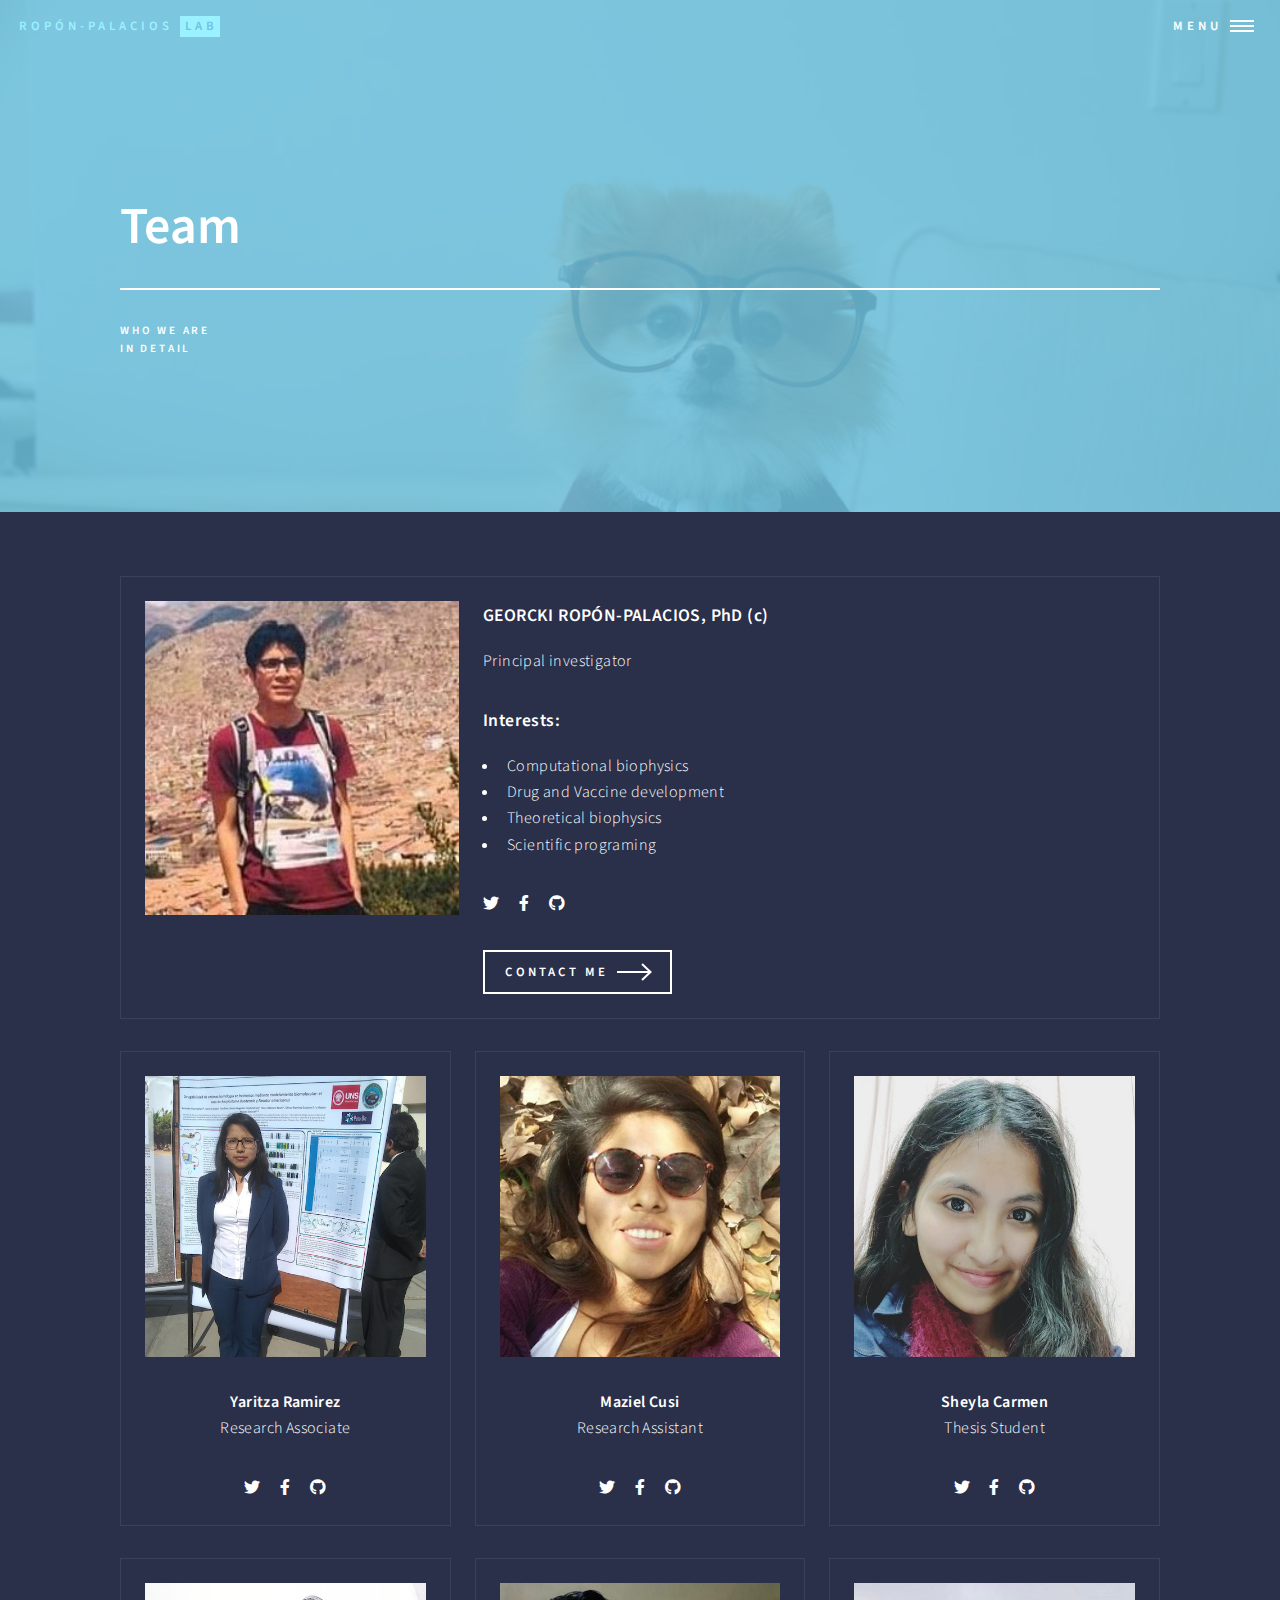
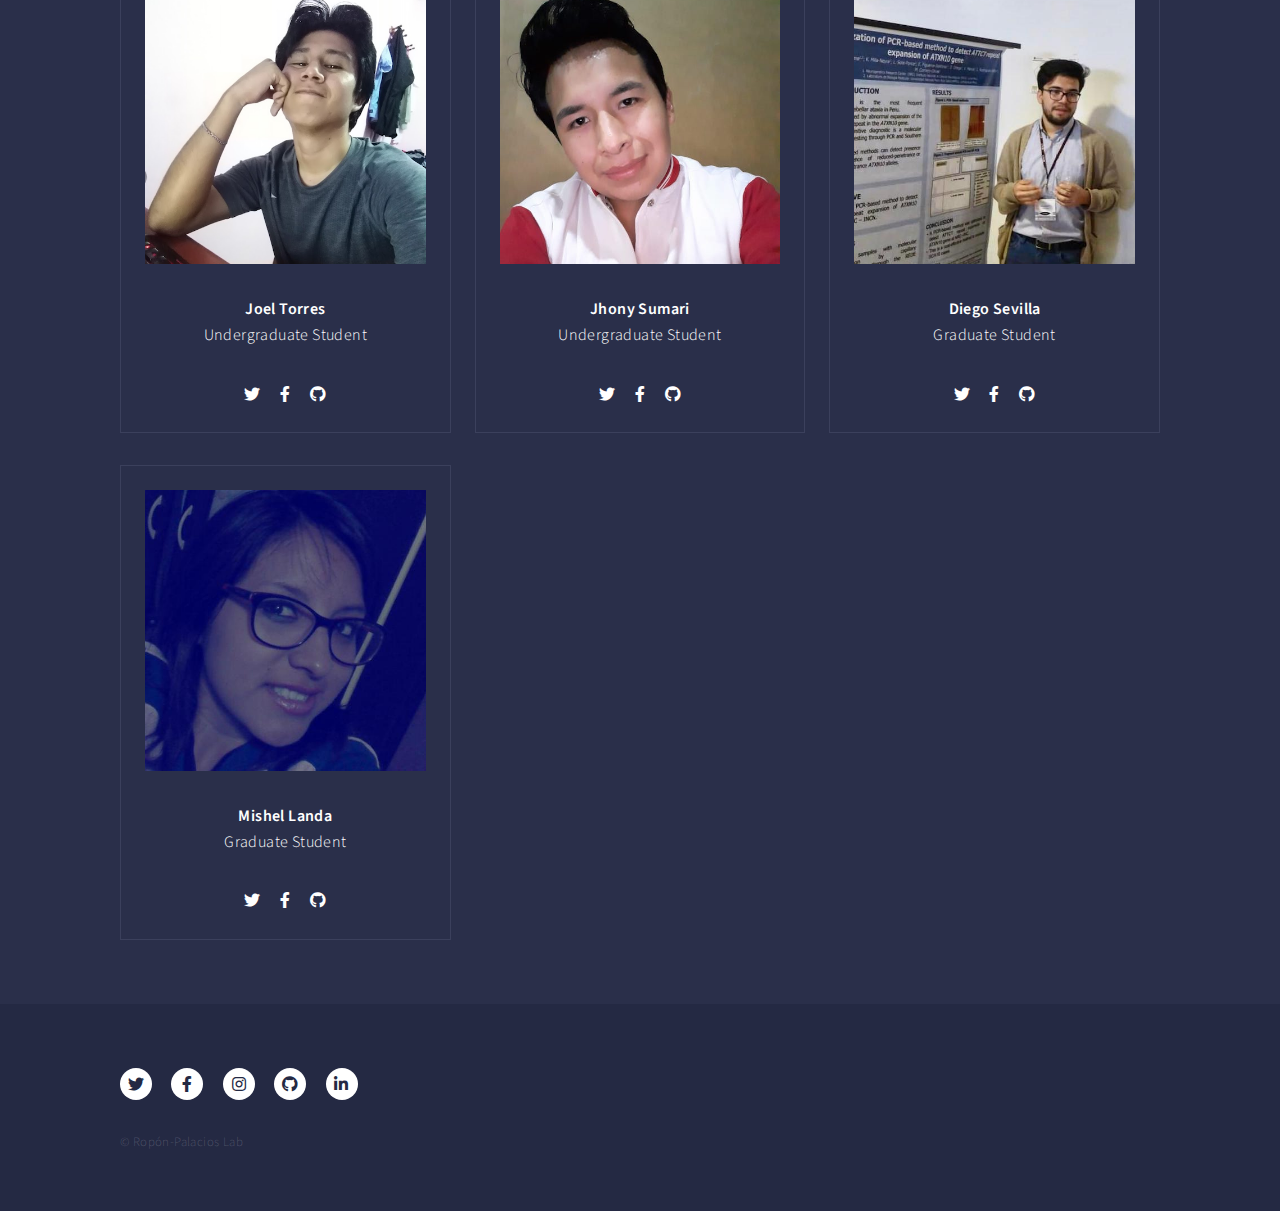
==== commit 988cdc5a: "team pics updated" ====
--- a/team.html
+++ b/team.html
@@ -100,24 +100,24 @@
 											<div class="col-4 col-12-small">
 												<div class="box">
 													<span class="image fit">
-														<img src="images/persona1.jpg" alt="" />
-													</span>
-													<p><strong>Nombre Apellido</strong><br>
-													Research associate</p>
-													<ul class="icons">
-														<li><a href="#" class="icon brands fa-twitter"><span class="label">Twitter</span></a></li>
-														<li><a href="#" class="icon brands fa-facebook-f"><span class="label">Facebook</span></a></li>
-														<li><a href="#" class="icon brands fa-github"><span class="label">Github</span></a></li>
-													</ul>
-												</div>
-											</div>
-											<div class="col-4 col-12-small">
-												<div class="box">
-													<span class="image fit">
-														<img src="images/persona2.jpg" alt="" />
-													</span>
-													<p><strong>Nombre Apellido</strong><br>
-													Research associate</p>
+														<img src="images/yaritza-ramirez.jpeg" alt="" />
+													</span>
+													<p><strong>Yaritza Ramirez</strong><br>
+													Research Associate</p>
+													<ul class="icons">
+														<li><a href="#" class="icon brands fa-twitter"><span class="label">Twitter</span></a></li>
+														<li><a href="#" class="icon brands fa-facebook-f"><span class="label">Facebook</span></a></li>
+														<li><a href="#" class="icon brands fa-github"><span class="label">Github</span></a></li>
+													</ul>
+												</div>
+											</div>
+											<div class="col-4 col-12-small">
+												<div class="box">
+													<span class="image fit">
+														<img src="images/maziel-cusi.jpg" alt="" />
+													</span>
+													<p><strong>Maziel Cusi</strong><br>
+													Research Assistant</p>
 													<ul class="icons">
 														<li><a href="#" class="icon brands fa-twitter"><span class="label">Twitter</span></a></li>
 														<li><a href="#" class="icon brands fa-facebook-f"><span class="label">Facebook</span></a></li>
@@ -128,10 +128,66 @@
 											<div class="col-4 col-12-small ">
 												<div class="box">
 													<span class="image fit">
-														<img src="images/persona3.jpg" alt="" />
-													</span>
-													<p><strong>Nombre Apellido</strong><br>
-													Research associate</p>
+														<img src="images/sheyla-carmen.jpeg" alt="" />
+													</span>
+													<p><strong>Sheyla Carmen</strong><br>
+													Thesis Student</p>
+													<ul class="icons">
+														<li><a href="#" class="icon brands fa-twitter"><span class="label">Twitter</span></a></li>
+														<li><a href="#" class="icon brands fa-facebook-f"><span class="label">Facebook</span></a></li>
+														<li><a href="#" class="icon brands fa-github"><span class="label">Github</span></a></li>
+													</ul>
+												</div>
+											</div>
+											<div class="col-4 col-12-small">
+												<div class="box">
+													<span class="image fit">
+														<img src="images/joel-torres.png" alt="" />
+													</span>
+													<p><strong>Joel Torres</strong><br>
+													Undergraduate Student</p>
+													<ul class="icons">
+														<li><a href="#" class="icon brands fa-twitter"><span class="label">Twitter</span></a></li>
+														<li><a href="#" class="icon brands fa-facebook-f"><span class="label">Facebook</span></a></li>
+														<li><a href="#" class="icon brands fa-github"><span class="label">Github</span></a></li>
+													</ul>
+												</div>
+											</div>
+											<div class="col-4 col-12-small">
+												<div class="box">
+													<span class="image fit">
+														<img src="images/jhony-sumari.jpeg" alt="" />
+													</span>
+													<p><strong>Jhony Sumari</strong><br>
+													Undergraduate Student</p>
+													<ul class="icons">
+														<li><a href="#" class="icon brands fa-twitter"><span class="label">Twitter</span></a></li>
+														<li><a href="#" class="icon brands fa-facebook-f"><span class="label">Facebook</span></a></li>
+														<li><a href="#" class="icon brands fa-github"><span class="label">Github</span></a></li>
+													</ul>
+												</div>
+											</div>
+											<div class="col-4 col-12-small ">
+												<div class="box">
+													<span class="image fit">
+														<img src="images/diego-sevilla.jpeg" alt="" />
+													</span>
+													<p><strong>Diego Sevilla</strong><br>
+													Graduate Student</p>
+													<ul class="icons">
+														<li><a href="#" class="icon brands fa-twitter"><span class="label">Twitter</span></a></li>
+														<li><a href="#" class="icon brands fa-facebook-f"><span class="label">Facebook</span></a></li>
+														<li><a href="#" class="icon brands fa-github"><span class="label">Github</span></a></li>
+													</ul>
+												</div>
+											</div>
+											<div class="col-4 col-12-small ">
+												<div class="box">
+													<span class="image fit">
+														<img src="images/mishel-landa.jpg" alt="" />
+													</span>
+													<p><strong>Mishel Landa</strong><br>
+													Graduate Student</p>
 													<ul class="icons">
 														<li><a href="#" class="icon brands fa-twitter"><span class="label">Twitter</span></a></li>
 														<li><a href="#" class="icon brands fa-facebook-f"><span class="label">Facebook</span></a></li>
--- a/assets/css/main.css
+++ b/assets/css/main.css
@@ -3349,10 +3349,6 @@
 
 		@media screen and (max-width: 480px) {
 
-			#header .logo span {
-				display: none;
-			}
-
 			#header nav a[href="#menu"] {
 				overflow: hidden;
 				padding-right: 0 !important;
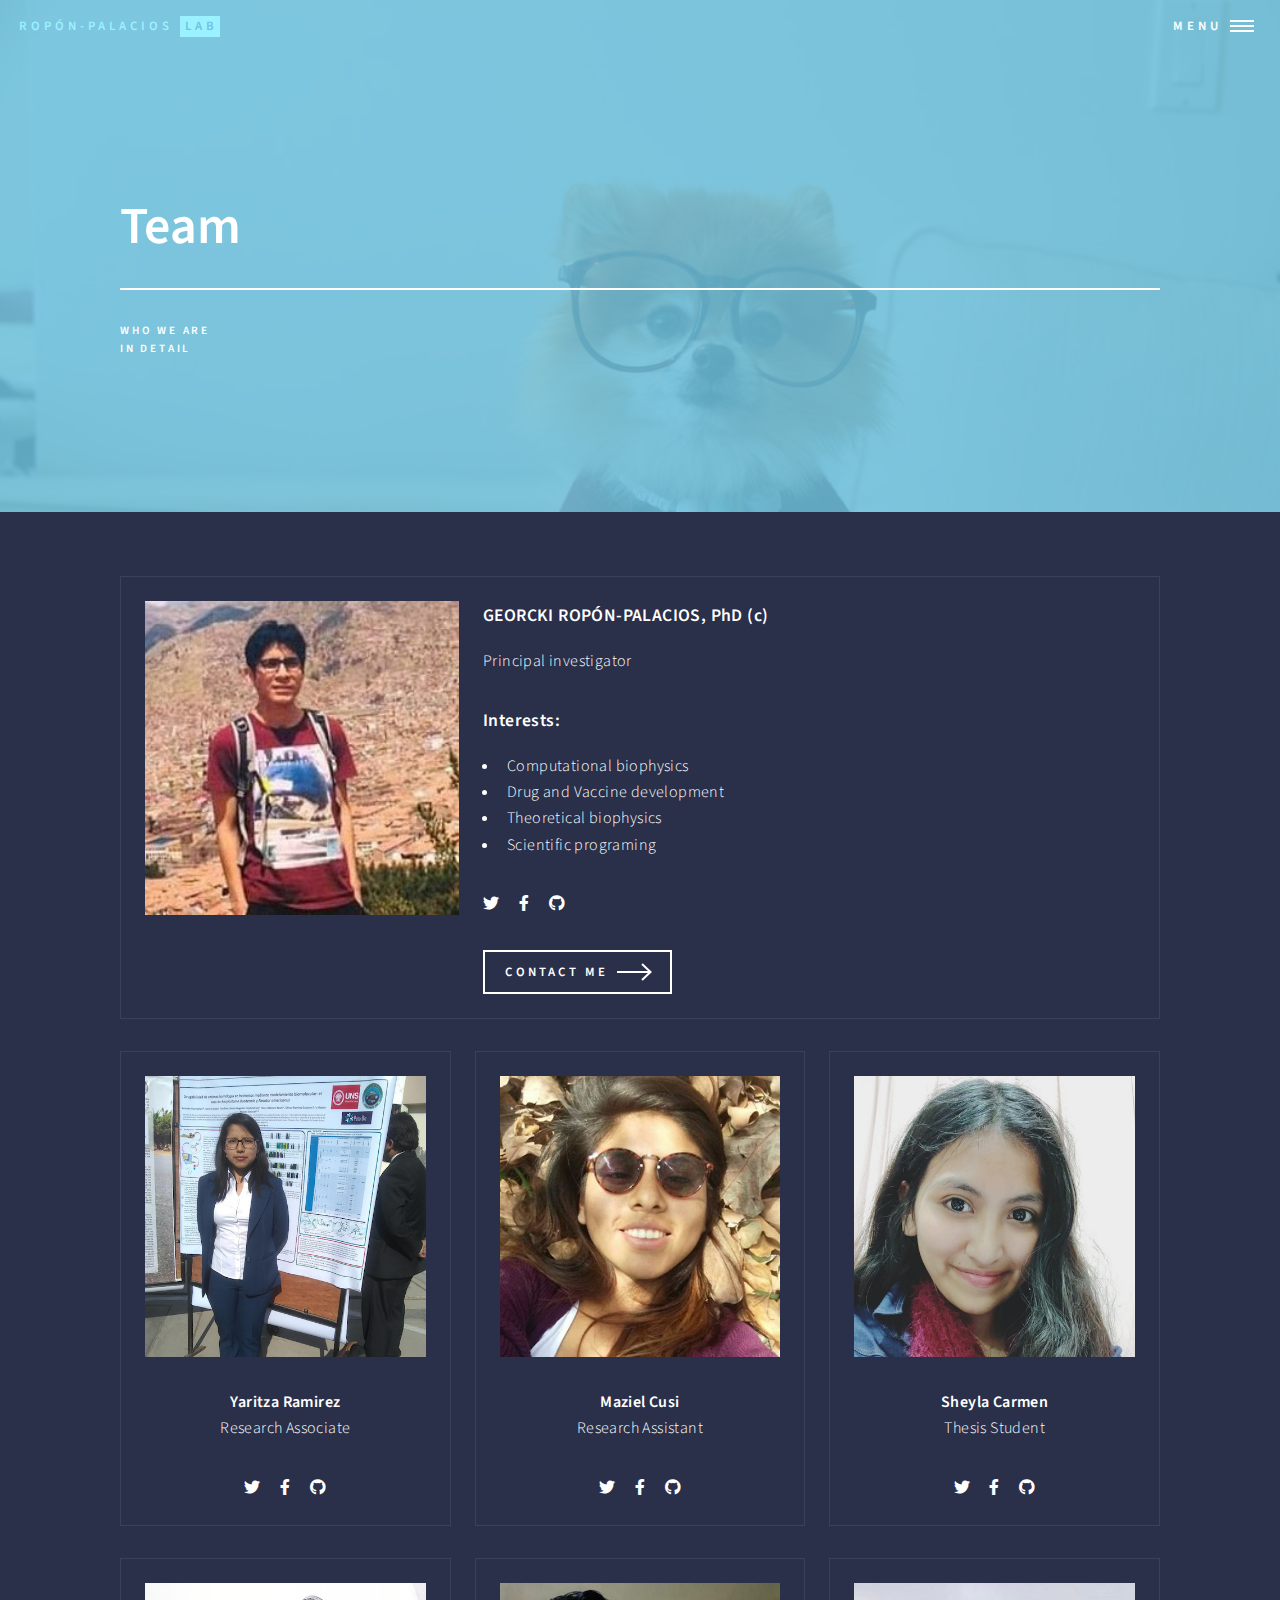
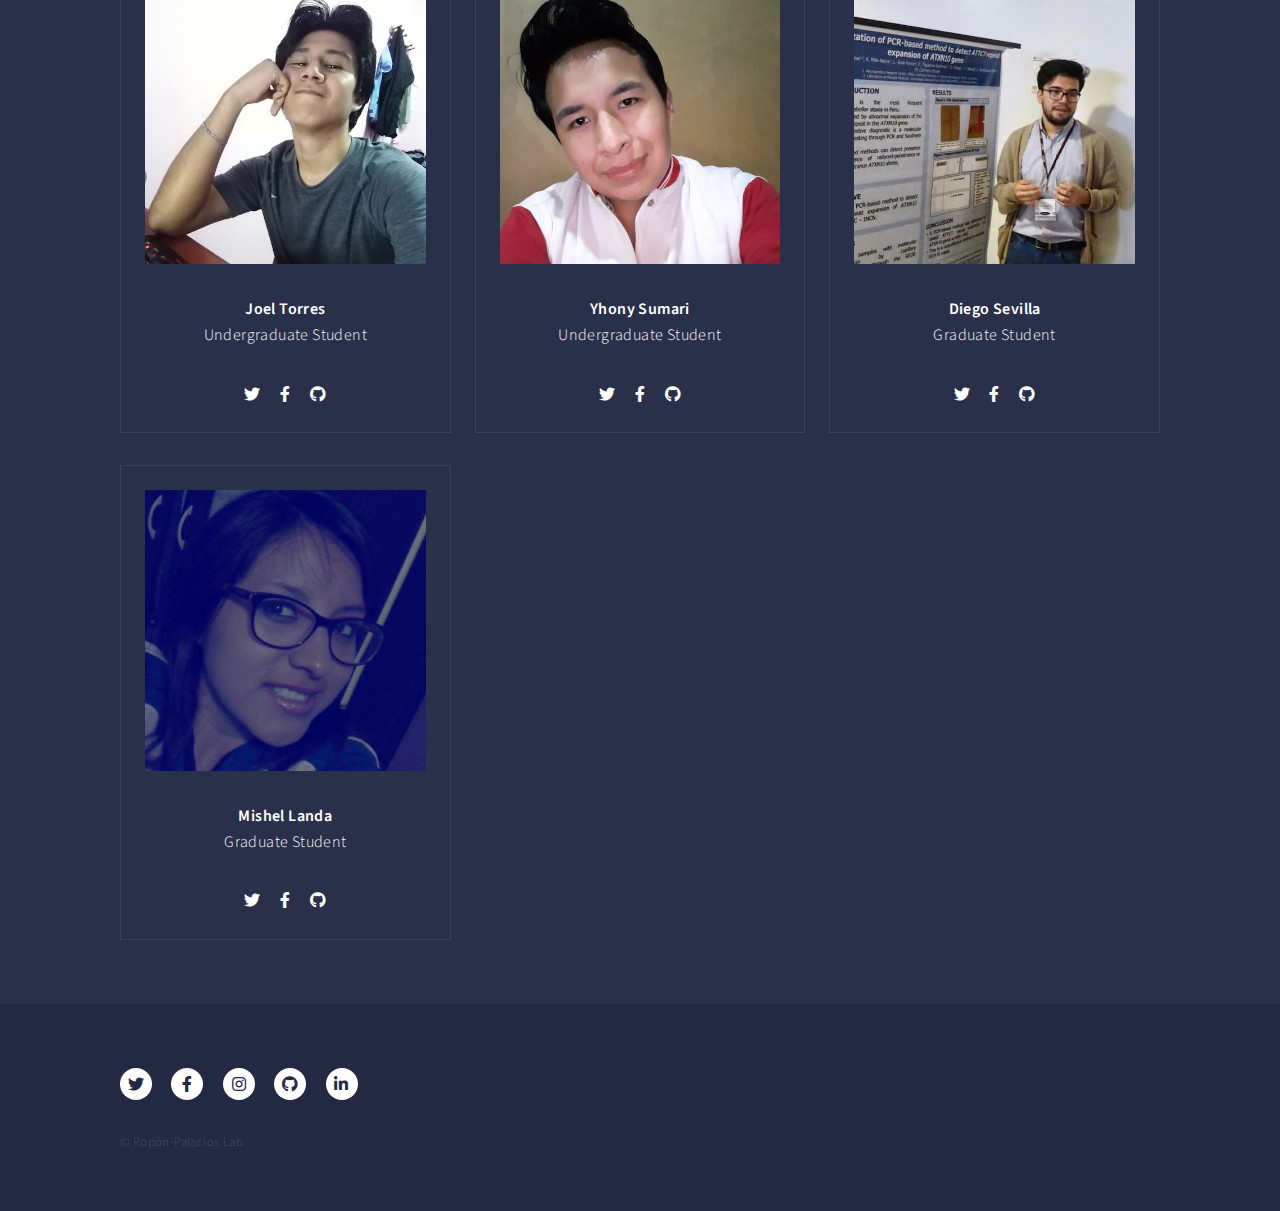
==== commit 6656a99c: "team member name modif" ====
--- a/team.html
+++ b/team.html
@@ -158,7 +158,7 @@
 													<span class="image fit">
 														<img src="images/jhony-sumari.jpeg" alt="" />
 													</span>
-													<p><strong>Jhony Sumari</strong><br>
+													<p><strong>Yhony Sumari</strong><br>
 													Undergraduate Student</p>
 													<ul class="icons">
 														<li><a href="#" class="icon brands fa-twitter"><span class="label">Twitter</span></a></li>
